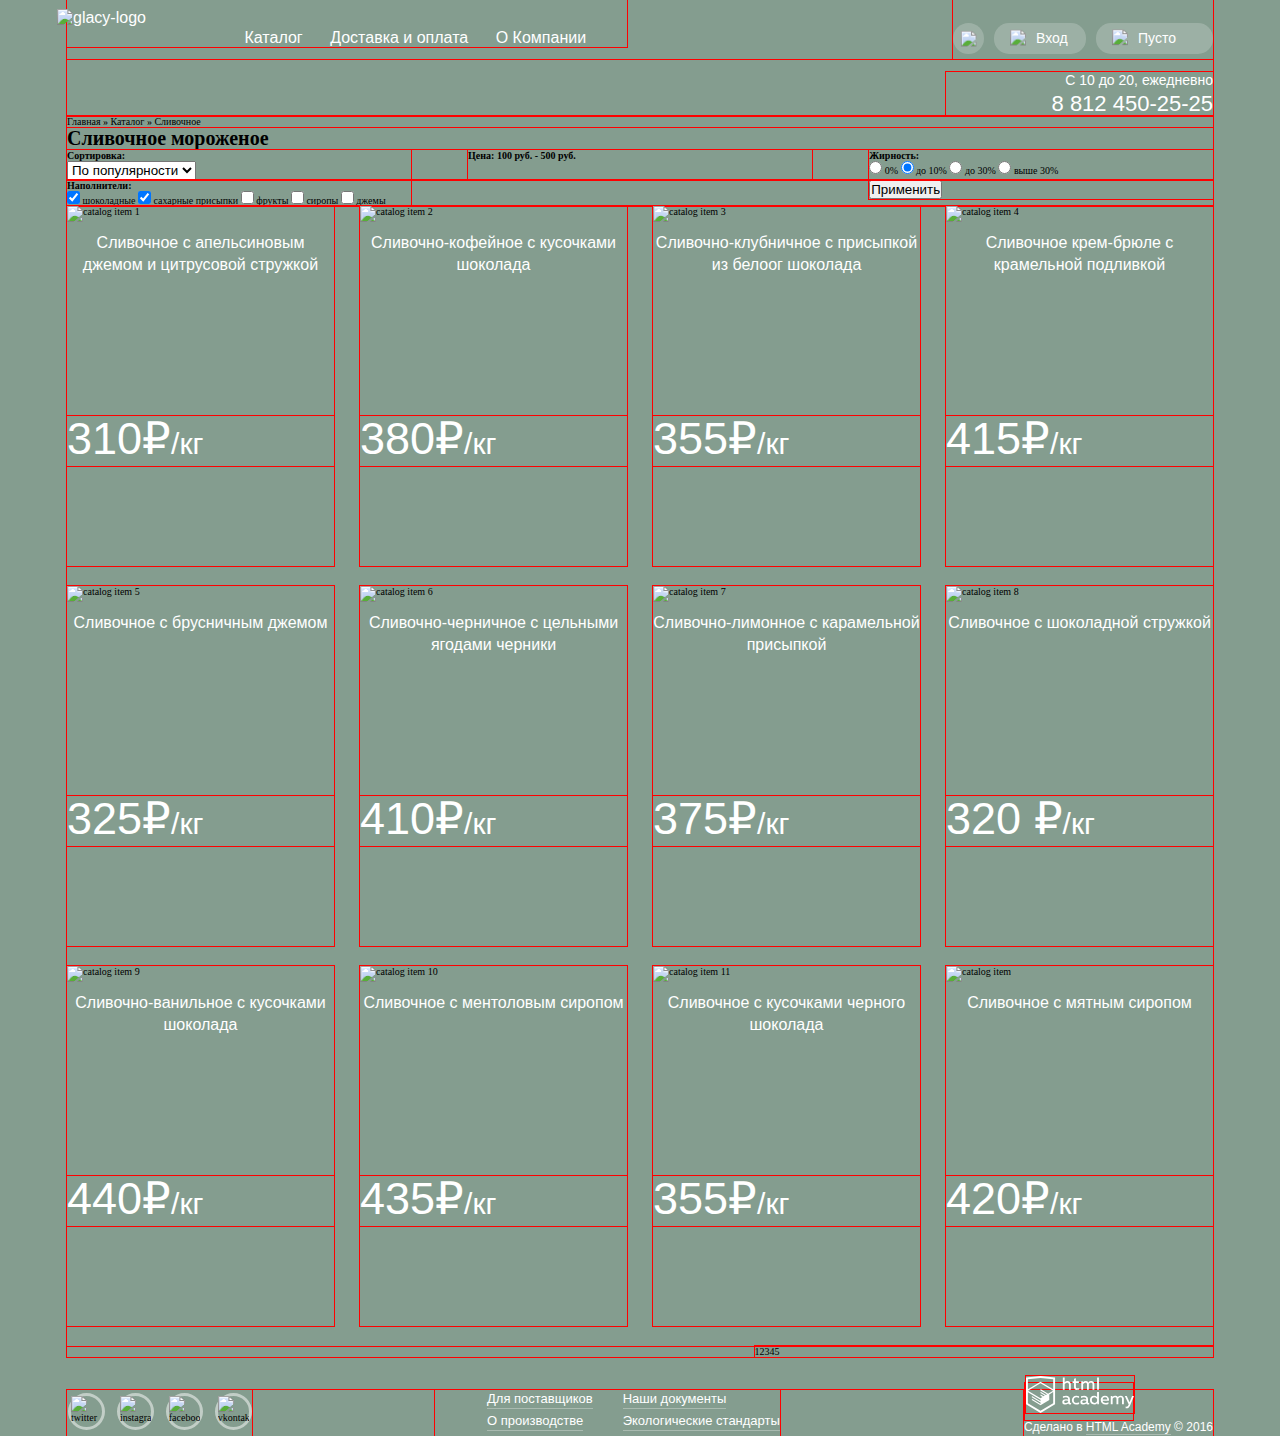
==== catalog-creamy.html @ 4aedcb91 "Work on index done; work on hover menus." ====
<!DOCTYPE html>
<html lang="ru">

<head>
  <meta charset="utf-8">
  <meta name="description" content="Учебный макет HTMLAcademy - Glacy">
  <meta name="keywords" content="">
  <meta name="viewport" content="width=device-width,initial-scale=1">
  <meta http-equiv="X-UA-Compatible" content="IE=edge">

  <title>HTMLAcademy Glacy - Сливочное мороженое</title>

  <link href="css/normalize.css" rel="stylesheet">

  <link href="css/style.css" rel="stylesheet">
  <!--<link href="css/style.min.css" rel="stylesheet">-->

  <link rel="stylesheet" href="css/jquery-ui.min.css">
  <!--<link rel="stylesheet" href="https://ajax.googleapis.com/ajax/libs/jqueryui/1.12.1/themes/smoothness/jquery-ui.css">-->

  <!--<link rel="shortcut icon" href="img/favicon/favicon.ico" type="image/x-icon">-->

  <link href="https://fonts.googleapis.com/css?family=Roboto" rel="stylesheet">
  <link href="https://fonts.googleapis.com/css?family=Roboto:500" rel="stylesheet">
  <link href="https://fonts.googleapis.com/css?family=Roboto:700" rel="stylesheet">

  <!--[if lt IE 9]>
  <script src="https://cdnjs.cloudflare.com/ajax/libs/html5shiv/3.7.3/html5shiv.min.js"></script>
  <![endif]-->
</head>

<body class="bg-1">
  <header class="header">
    <div class="container">
      <div class="header-top clearfix">
        <ul class="header-top__menu">
          <li class="header-top__li">
            <a href="index.html" class="header-top__menu-link header-top__menu-link_logo">
              <img class="glacy-logo" src="img/logo-glacy.svg" width="164" height="64" alt="glacy-logo">
            </a>
          </li>
          <li class="header-top__li">
            <a href="#" class="header-top__menu-link header-top__menu-link_catalog header-top__menu-link_active">Каталог</a>
            <ul class="header-top__submenu hidden">
              <li class="header-top__li header-top__submenu-li">
                <a href="#" class="header-top__menu-link header-top__submenu-link header-top__submenu-link_main">Новинки</a>
              </li>
              <li class="header-top__li header-top__submenu-li">
                <a href="#" class="header-top__menu-link header-top__submenu-link">Сливочное</a>
              </li>
              <li class="header-top__li header-top__submenu-li">
                <a href="#" class="header-top__menu-link header-top__submenu-link">Щербеты</a>
              </li>
              <li class="header-top__li header-top__submenu-li">
                <a href="#" class="header-top__menu-link header-top__submenu-link">Фруктовый лед</a>
              </li>
              <li class="header-top__li header-top__submenu-li">
                <a href="#" class="header-top__menu-link header-top__submenu-link">Мелорин</a>
              </li>
            </ul>
          </li>
          <li class="header-top__li">
            <a href="#" class="header-top__menu-link">Доставка и оплата</a>
          </li>
          <li class="header-top__li">
            <a href="#" class="header-top__menu-link">О Компании</a>
          </li>
        </ul>
        <ul class="header-top__user-menu">
          <li class="header-top__user-li">
            <a href="#" class="header-top__user-link header-top__user-link_search">
              <img class="header-top__user-icon_search" src="img/header-top__search.svg" width="16.687" height="16.688" alt="search-icon">
            </a>
          </li>
          <li class="header-top__user-li">
            <a href="#" class="header-top__user-link header-top__user-link_enter">
              <img class="header-top__user-icon header-top__user-icon_enter" src="img/header-top__enter.svg" width="20.063" height="19" alt="enter-icon"> Вход
            </a>
          </li>
          <li class="header-top__user-li">
            <a href="#" class="header-top__user-link header-top__user-link_cart">
              <img class="header-top__user-icon header-top__user-icon_cart" src="img/header-top__cart.svg" width="20.63" height="19.719" alt="cart-icon"> Пусто
            </a>
          </li>
        </ul>
      </div>
      <div class="header-bottom clearfix">
        <div class="header-phones">
          <span class="header-bottom__span header-bottom__span_top">С 10 до 20, ежедневно</span>
          <span class="header-bottom__span header-bottom__span_bottom">8 812 450-25-25</span>
        </div>
      </div>
    </div>
  </header>

  <main class="main main_catalog">
    <div class="container">
      <div class="breadcrumbs">
        <a class="breadcrumbs__link" href="index.html">Главная »</a>
        <a class="breadcrumbs__link" href="№">Каталог »</a>
        <span class="breadcrumbs__link breadcrumbs__link_active">Сливочное</span>
      </div>
      <h1 class="catatog__section-title">Сливочное мороженое</h1>
      <form class="filter">
        <div class="filter-top">
          <div class="filter-block filter-block_sort-by">
            <h4 class="filter-block-name">Сортировка:</h4>
            <select class="filter__select">
              <option class="filter__select-option">По популярности</option>
              <option class="filter__select-option">По цене</option>
            </select>
          </div>
          <div class="filter-block filter-block_price-range">
            <h4 class="filter-block-name">Цена: 100 руб. - 500 руб.</h4>
            <div class="input-range">
              <div class="input-range__scale"></div>
              <div class="input-range__bar"></div>
              <div class="input-range__switch_left"></div>
              <div class="input-range__switch_right"></div>
            </div>
          </div>
          <div class="filter-block filter-block_fat">
            <h4 class="filter-block-name">Жирность:</h4>
            <input id="fat-0" class="filter__input filter__input_radio" type="radio" name="fatness" value="fat-0">
            <label for="fat-0" class="filter__label">0%</label>
            <input id="fat-10" class="filter__input filter__input_radio" type="radio" name="fatness" value="fat-10" checked>
            <label for="fat-10" class="filter__label">до 10%</label>
            <input id="fat-30" class="filter__input filter__input_radio" type="radio" name="fatness" value="fat-30">
            <label for="fat-30" class="filter__label">до 30%</label>
            <input id="fat-30+" class="filter__input filter__input_radio" type="radio" name="fatness" value="fat-30+">
            <label for="fat-30+" class="filter__label">выше 30%</label>
          </div>
        </div>
        <div class="filter-bottom clearfix">
          <div class="filter-block filter-block_filler">
            <h4 class="filter-block-name">Наполнители:</h4>
            <input id="choco" class="filter__input filter__input_checkbox" type="checkbox" name="fillers" value="choco" checked>
            <label for="choco" class="filter__label">шоколадные</label>
            <input id="sugar" class="filter__input filter__input_checkbox" type="checkbox" name="fillers" value="sugar" checked>
            <label for="sugar" class="filter__label">сахарные присыпки</label>
            <input id="fruits" class="filter__input filter__input_checkbox" type="checkbox" name="fillers" value="fruits">
            <label for="fruits" class="filter__label">фрукты</label>
            <input id="syrup" class="filter__input filter__input_checkbox" type="checkbox" name="fillers" value="syrup">
            <label for="syrup" class="filter__label">сиропы</label>
            <input id="jam" class="filter__input filter__input_checkbox" type="checkbox" name="fillers" value="jam">
            <label for="jam" class="filter__label">джемы</label>
          </div>
          <div class="filter-block filter-block_submit">
            <input class="filter__input filter__input_submit" type="submit" value="Применить">
          </div>
        </div>
      </form>
      <div class="catalog-items">
        <div class="catalog-items__item">
          <div class="catalog-items_item-overlay hidden">
            <a class="glacy-btn glacy-btn_item" href="#">Быстрый просмотр</a>
          </div>
          <img class="catalog-items__img" src="img/" width="100" height="100" alt="catalog item 1">
          <span class="catalog-items__item-price">310₽<span class="catalog-items__item-price_regular">/кг</span></span>
          <p class="catalog-items__description">
            Сливочное с апельсиновым
            джемом и цитрусовой стружкой
          </p>
        </div>
        <div class="catalog-items__item">
          <div class="catalog-items_item-overlay hidden">
            <a class="glacy-btn glacy-btn_item" href="#">Быстрый просмотр</a>
          </div>
          <img class="catalog-items__img" src="img/" width="100" height="100" alt="catalog item 2">
          <span class="catalog-items__item-price">380₽<span class="catalog-items__item-price_regular">/кг</span></span>
          <p class="catalog-items__description">
            Сливочно-кофейное с кусочками
            шоколада
          </p>
        </div>
        <div class="catalog-items__item">
          <div class="catalog-items_item-overlay hidden">
            <a class="glacy-btn glacy-btn_item" href="#">Быстрый просмотр</a>
          </div>
          <img class="catalog-items__img" src="img/" width="100" height="100" alt="catalog item 3">
          <span class="catalog-items__item-price">355₽<span class="catalog-items__item-price_regular">/кг</span></span>
          <p class="catalog-items__description">
            Сливочно-клубничное с
            присыпкой из белоог шоколада
          </p>
        </div>
        <div class="catalog-items__item">
          <div class="catalog-items_item-overlay hidden">
            <a class="glacy-btn glacy-btn_item" href="#">Быстрый просмотр</a>
          </div>
          <img class="catalog-items__img" src="img/" width="100" height="100" alt="catalog item 4">
          <span class="catalog-items__item-price">415₽<span class="catalog-items__item-price_regular">/кг</span></span>
          <p class="catalog-items__description">
            Сливочное крем-брюле с
            крамельной подливкой
          </p>
        </div>
        <div class="catalog-items__item">
          <div class="catalog-items_item-overlay hidden">
            <a class="glacy-btn glacy-btn_item" href="#">Быстрый просмотр</a>
          </div>
          <img class="catalog-items__img" src="img/" width="100" height="100" alt="catalog item 5">
          <span class="catalog-items__item-price">325₽<span class="catalog-items__item-price_regular">/кг</span></span>
          <p class="catalog-items__description">
            Сливочное с брусничным
            джемом
          </p>
        </div>
        <div class="catalog-items__item">
          <div class="catalog-items_item-overlay hidden">
            <a class="glacy-btn glacy-btn_item" href="#">Быстрый просмотр</a>
          </div>
          <img class="catalog-items__img" src="img/" width="100" height="100" alt="catalog item 6">
          <span class="catalog-items__item-price">410₽<span class="catalog-items__item-price_regular">/кг</span></span>
          <p class="catalog-items__description">
            Сливочно-черничное с цельными
            ягодами черники
          </p>
        </div>
        <div class="catalog-items__item">
          <div class="catalog-items_item-overlay hidden">
            <a class="glacy-btn glacy-btn_item" href="#">Быстрый просмотр</a>
          </div>
          <img class="catalog-items__img" src="img/" width="100" height="100" alt="catalog item 7">
          <span class="catalog-items__item-price">375₽<span class="catalog-items__item-price_regular">/кг</span></span>
          <p class="catalog-items__description">
            Сливочно-лимонное с
            карамельной присыпкой
          </p>
        </div>
        <div class="catalog-items__item">
          <div class="catalog-items_item-overlay hidden">
            <a class="glacy-btn glacy-btn_item" href="#">Быстрый просмотр</a>
          </div>
          <img class="catalog-items__img" src="img/" width="100" height="100" alt="catalog item 8">
          <span class="catalog-items__item-price">320 ₽<span class="catalog-items__item-price_regular">/кг</span></span>
          <p class="catalog-items__description">
            Сливочное с шоколадной
            стружкой
          </p>
        </div>
        <div class="catalog-items__item">
          <div class="catalog-items_item-overlay hidden">
            <a class="glacy-btn glacy-btn_item" href="#">Быстрый просмотр</a>
          </div>
          <img class="catalog-items__img" src="img/" width="100" height="100" alt="catalog item 9">
          <span class="catalog-items__item-price">440₽<span class="catalog-items__item-price_regular">/кг</span></span>
          <p class="catalog-items__description">
            Сливочно-ванильное с
            кусочками шоколада
          </p>
        </div>
        <div class="catalog-items__item">
          <div class="catalog-items_item-overlay hidden">
            <a class="glacy-btn glacy-btn_item" href="#">Быстрый просмотр</a>
          </div>
          <img class="catalog-items__img" src="img/" width="100" height="100" alt="catalog item 10">
          <span class="catalog-items__item-price">435₽<span class="catalog-items__item-price_regular">/кг</span></span>
          <p class="catalog-items__description">
            Сливочное с ментоловым
            сиропом
          </p>
        </div>
        <div class="catalog-items__item">
          <div class="catalog-items_item-overlay hidden">
            <a class="glacy-btn glacy-btn_item" href="#">Быстрый просмотр</a>
          </div>
          <img class="catalog-items__img" src="img/" width="100" height="100" alt="catalog item 11">
          <span class="catalog-items__item-price">355₽<span class="catalog-items__item-price_regular">/кг</span></span>
          <p class="catalog-items__description">
            Сливочное с кусочками черного
            шоколада
          </p>
        </div>
        <div class="catalog-items__item">
          <div class="catalog-items_item-overlay hidden">
            <a class="glacy-btn glacy-btn_item" href="#">Быстрый просмотр</a>
          </div>
          <img class="catalog-items__img" src="img/" width="100" height="100" alt="catalog item ">
          <span class="catalog-items__item-price">420₽<span class="catalog-items__item-price_regular">/кг</span></span>
          <p class="catalog-items__description">
            Сливочное с мятным сиропом
          </p>
        </div>
      </div>
      <div class="catalog-nav clearfix">
        <ul class="catalog-nav__list">
          <li class="catalog-nav__li">
            <a class="catalog-nav__link catalog-nav__link_left" href="#"></a>
          </li>
          <li class="catalog-nav__li">
            <a class="catalog-nav__link catalog-nav__link_active" href="#">1</a>
          </li>
          <li class="catalog-nav__li">
            <a class="catalog-nav__link" href="#">2</a>
          </li>
          <li class="catalog-nav__li">
            <a class="catalog-nav__link" href="#">3</a>
          </li>
          <li class="catalog-nav__li">
            <a class="catalog-nav__link" href="#">4</a>
          </li>
          <li class="catalog-nav__li">
            <a class="catalog-nav__link" href="#">5</a>
          </li>
          <li class="catalog-nav__li">
            <a class="catalog-nav__link catalog-nav__link_right" href="#"></a>
          </li>
        </ul>
      </div>
    </div>
  </main>

  <footer class="footer">
    <div class="container container_footer">
      <div class="socials">
        <a class="socials__social-btn socials__social-btn_tw" href="#">
          <img class="socials__social-img" src="img/footer-socials__twitter.svg" width="31.375" height="31.4" alt="twitter">
        </a>
        <a class="socials__social-btn socials__social-btn_inst" href="#">
          <img class="socials__social-img" src="img/footer-socials__insta.svg" width="31.375" height="31.4" alt="instagram">
        </a>
        <a class="socials__social-btn socials__social-btn_fb" href="#">
          <img class="socials__social-img" src="img/footer-socials__fb.svg" width="31.375" height="31.4" alt="facebook">
        </a>
        <a class="socials__social-btn socials__social-btn_vk" href="#">
          <img class="socials__social-img" src="img/footer-socials__vk.svg" width="31.375" height="31.4" alt="vkontakte">
        </a>
      </div>
      <div class="footer-menu clearfix">
        <ul class="footer-menu__list footer-menu__list_left">
          <li class="footer-menu__li">
            <a class="footer-menu__link footer-menu__link_distributors" href="#">Для поставщиков</a>
          </li>
          <li class="footer-meu__li">
            <a class="footer-menu__link" href="#">О производстве</a>
          </li>
        </ul>
        <ul class="footer-menu__list footer-menu__list_right">
          <li class="footer-meu__li">
            <a class="footer-menu__link" href="#">Наши документы</a>
          </li>
          <li class="footer-meu__li">
            <a class="footer-menu__link" href="#">Экологические стандарты</a>
          </li>
        </ul>
      </div>
      <div class="made-by">
        <a class="made-by__logo" href="https://htmlacademy.ru/">
          <img class="made-by__logo" src="img/footer-made-by__logo.svg" width="107.622" height="36.69" alt="HTMLAcademy">
        </a>
        <br><span class="made-by__span">
          Сделано в 
          <a class="made-by__link" href="https://htmlacademy.ru/">HTML Academy</a> 
          © 2016
        </span>
      </div>
    </div>
  </footer>

  <div class="overlay"></div>

  <!-- Scripts______________________________________ -->
  <script src="script/jquery-3.1.1.min.js"></script>
  <!--<script src="https://ajax.googleapis.com/ajax/libs/jquery/3.1.1/jquery.min.js"></script>-->

  <script src="script/jquery-ui.min.js"></script>
  <!--<script src="https://ajax.googleapis.com/ajax/libs/jqueryui/1.12.1/jquery-ui.min.js"></script>-->

  <script src="script/script.js"></script>
  <!--<script src="script/script.min.js"></script>-->

</body>

</html>
---- css/style.css ----
@font-face {
  font-family: 'Roboto';
  src: url('../fonts/Roboto-Regular/Roboto-Regular.eot');
  src: url('../fonts/Roboto-Regular/Roboto-Regular.woff2') format('woff2'),
       url('../fonts/Roboto-Regular/Roboto-Regular.woff') format('woff'),
       url('../fonts/Roboto-Regular/Roboto-Regular.ttf') format('truetype'),
       url('../fonts/Roboto-Regular/Roboto-Regular.eot?#iefix') format('embedded-opentype');
  font-weight: normal;
  font-style: normal;
}

@font-face {
  font-family: 'Roboto-Medium';
  src: url('../fonts/Roboto-Medium/Roboto-Medium.eot');
  src: url('../fonts/Roboto-Medium/Roboto-Medium.woff2') format('woff2'),
       url('../fonts/Roboto-Medium/Roboto-Medium.woff') format('woff'),
       url('../fonts/Roboto-Medium/Roboto-Medium.ttf') format('truetype'),
       url('../fonts/Roboto-Medium/Roboto-Medium.eot?#iefix') format('embedded-opentype');
  font-weight: normal;
  font-style: normal;
}          

@font-face {
  font-family: 'Roboto-Bold';
  src: url('../fonts/Roboto-Bold/Roboto-Bold.eot');
  src: url('../fonts/Roboto-Bold/Roboto-Bold.woff2') format('woff2'),
       url('../fonts/Roboto-Bold/Roboto-Bold.woff') format('woff'),
       url('../fonts/Roboto-Bold/Roboto-Bold.ttf') format('truetype'),
       url('../fonts/Roboto-Bold/Roboto-Bold.eot?#iefix') format('embedded-opentype');
  font-weight: normal;
  font-style: normal;
}

/*
*::-webkit-input-placeholder {

}
*:-moz-placeholder {

}
*::-moz-placeholder {

}
*:-ms-input-placeholder {

}
*/

/* Common styles */

* {
  margin: 0;
  padding: 0;
}

a {
  text-decoration: none;
  color: #000000;
}

body {
  font-size: 0.625em;
}

img,
video,
audio {
  max-width: 100%;
}

ul {
  list-style: none;
}

.bg-1 {
 background-color :#849d8f;
}

.bg-2 {
 background-color :#8996a6;
}

.bg-3 {
 background-color :#9d8b84;
}

.clearfix {
  display: table;
  clear: both;
  content: "";
}

.container {
  width: 1146px;
  margin: 0 auto;
  outline: 1px solid red;
}

.hidden {
  display: none;
}

.glacy-btn {
  display: block;
  font: 1.8em/1.3333333333em "Roboto-Bold", Arial, sans-serif;/*18/24*/
  text-align: center;
  color: #fff;
  background-color: #ec5f3e;
  border-top-left-radius: 15px;
  border-top-right-radius: 15px;
  border-bottom-left-radius: 15px;
  border-bottom-right-radius: 15px;
  box-shadow: 0 1px 2px 0 #ec5f3e;
}

/*INDEX-------------------------------------------------*/

/*HEADER*/

/*HEADER-Top*/
.header-top {
  position: relative;
  width: 100%;
  outline: 1px solid red;
}

.header-top__menu {
  float: left;
  width: 385px;
  padding-top: 29px;
  padding-left: 175px;
  outline: 1px solid red;
}

.header-top__menu-link_logo {
  position: absolute;
  top: 9px;
  left: -10px;
  display: block;
}

.header-top__li {
  display: inline-block;
  vertical-align: top;
}

.header-top__menu-link {
  display: block;
  margin-right: 25px;
  font: 1.6em/1.125em "Roboto-Bold", Arial, sans-serif;/*16/18*/
  color: #fff;
}

.header-top__li:last-of-type > .header-top__menu-link {
  margin-right: 0;
}

.header-top__li_catalog-container {
  position: relative;
}

.header-top__menu-link_catalog:hover ~ .header-top__submenu {
  display: block;
}

.header-top__submenu {
  position: absolute;
  top: 20px;
  left: 0;
  width: 130px;
  padding-top: 10px;
  padding-left: 15px;
  padding-bottom: 14px;
  background-color: #fff;
  box-shadow: 0px 10px 10px 10px rgba(0, 0, 0, 0.1);
  border-radius: 5px;
}

.header-top__submenu-link {
  margin-bottom: 15px;
  font: 1.4em/1.1428571429em "Roboto", Arial, sans-serif;/*14/16*/
  color: #323232;
}

.header-top__submenu-link_main {
  font-family: "Roboto-Bold";
}

.header-top__user-menu {
  float: right;
  display: flex;
  justify-content: space-between;
  align-items: flex-start;
  width: 260px;
  padding-top: 23px;
  padding-bottom: 5px;
  outline: 1px solid red;
}

.header-top__user-li {
  display: inline-block;
  vertical-align: middle;
}

.header-top__user-link {
  position: relative;
  display: block;
  margin-left: 9px;
  padding-top: 7px;
  padding-bottom: 8px;
  padding-left: 42px;
  font: 1.4em/1.1428571429em "Roboto-Medium", Arial, sans-serif;/*14/16*/
  text-align: left;
  color: #fff;
  background-color: rgba(255, 255, 255, 0.2);
  border-top-left-radius: 15px;
  border-top-right-radius: 15px;
  border-bottom-left-radius: 15px;
  border-bottom-right-radius: 15px;
}

.header-top__user-li:first-of-type > .header-top__user-link {
  margin-left: 0;
}

.header-top__user-link_search {
  width: 31px;
  height: 31px;
  padding: 0;
  border-radius: 50%;
}

.header-top__user-icon_search {
  position: absolute;
  top: 50%;
  left: 50%;
  transform: translate(-50%, -50%);
}

.header-top__user-link_enter {
  width: 50px;
}

.header-top__user-link_cart {
  min-width: 75px;
}

.header-top__user-icon {
  position: absolute;
  top: 50%;
  left: 16px;
  transform: translate(0%, -50%);
  margin-right: 5px;
  
}

/*HEADER-Bottom*/

.header-bottom {
  width: 100%;
  padding-top: 13px;
}

.header-phones {
  float: right;
  width: 267px;
  text-align: right;
  outline: 1px solid red;
}

.header-bottom__span {
  display: block;
  font-family: "Roboto-Bold", Arial, sans-serif;
  color: #fff;
}

.header-bottom__span_top {
  margin-bottom: 4px;
  font-size: 1.4em;/*14*/
  line-height: 1.1428571429em;/*16*/
}

.header-bottom__span_bottom {
  font-size: 2.2em;/*22*/
  line-height: 1.0909090909em;/*24*/
}


/*SLIDER*/
.slider {
  
}

.container_slider {
  position: relative;
}

.slider__input {
  display: none;
}

.slider__switches {
  position: absolute;
  bottom: 23px;
  left: 2px;
  width: 80px;
  height: 20px;
  outline: 1px solid red;
  z-index: 1;
}

.slider__switch {
  position: relative;
  display: inline-block;
  width: 16px;
  height: 16px;
  margin-right: 6px;
  border: 2px solid #fff;
  border-radius: 50%;
  background-color: transparent;
  cursor: pointer;
  outline: 1px solid red;
}

.slider__switch:last-of-type {
  margin-right: 0;
}

#s1-r1:checked ~ .slider__switches > .slider__switch[for='s1-r1'],
#s1-r2:checked ~ .slider__switches > .slider__switch[for='s1-r2'],
#s1-r3:checked ~ .slider__switches > .slider__switch[for='s1-r3'] {
  background-color: #fff;
}

.slider__wrapper {
  width: inherit;
  height: 490px;
  outline: 1px solid red;
}

.slider__slide {
  position: relative;
  display: none;
  width: inherit;
  height: inherit;
  padding-top: 277px;
  text-align: center;
}

#s1-r1:checked ~ .slider__wrapper > .slider__slide_1,
#s1-r2:checked ~ .slider__wrapper > .slider__slide_2,
#s1-r3:checked ~ .slider__wrapper > .slider__slide_3 {
  display: block;
}

.slider__bg-slide {
  margin: 0 auto;
}

.slider__light-bg,
.slider__ice-bg-left,
.slider__ice-bg-right {
  position: absolute;
  content: "";
}

.slider__light-bg {
  top: -160px;
  left: 50px;
  z-index: -3;
}

.slider__ice-bg-left {
  z-index: -1;
}

.slider__ice-bg-right {
  z-index: -2;
}

.slider__light-bg_1 {
  width: 1045px;
  height: 881px;
  background: transparent url('../img/slider__slide1-light.png') no-repeat center;
  
}

.slider__ice-bg-left_1 {
  top: -33px;
  left: 249px;
  width: 372px;
  height: 584px;
  background: transparent url('../img/slider__slide1-ice_left.png') no-repeat center;
}

.slider__ice-bg-right_1 {
  top: 10px;
  left: 565px;
  width: 333px;
  height: 519px;
  background: transparent url('../img/slider__slide1-ice_right.png') no-repeat center;
}

.slider__light-bg_2 {
  width: 1065px;
  height: 859px;
  background: transparent url('../img/slider__slide2-light.png') no-repeat center;
}

.slider__ice-bg-left_2 {
  top: -32px;
  left: 247px;
  width: 375px;
  height: 582px;
  background: transparent url('../img/slider__slide2-ice_left.png') no-repeat center;
}

.slider__ice-bg-right_2 {
  top: 8px;
  left: 553px;
  width: 338px;
  height: 523px;
  background: transparent url('../img/slider__slide2-ice_right.png') no-repeat center;
}

.slider__light-bg_3 {
  width: 1079px;
  height: 854px;
  background: transparent url('../img/slider__slide3-light.png') no-repeat center;
}

.slider__ice-bg-left_3 {
  top: -34px;
  left: 249px;
  width: 372px;
  height: 584px;
  background: transparent url('../img/slider__slide3-ice_left.png') no-repeat center;
}

.slider__ice-bg-right_3 {
  top: 6px;
  left: 560px;
  width: 333px;
  height: 519px;
  background: transparent url('../img/slider__slide3-ice_right.png') no-repeat center;
}

.slider__title {
  margin-bottom: 31px;
  font: 6em/1.0058333333em "Roboto-Bold", Arial, sans-serif;/*60/60.35*/
  text-align: center;
  color: #fff;
}

.glacy-btn_slider {
  width: 278px;
  margin: 0 auto;
  padding-top: 7px;
  padding-bottom: 10px;
  font: 3.2em/1.375em "Roboto-Bold", Arial, sans-serif;/*32/44*/
  text-align: center;
  color: #fff;
  border-radius: 30px;
}

/*BANNERS*/
.banners {
  padding-top: 41px;
}

.banners__banner_left {
  float: left;
  background: url(../img/banner_left.png) no-repeat center;
}

.banners__banner_right {
  float: right;
  background: url(../img/banner_right.png) no-repeat center;
}

.banners__banner {
  width: 521px;
  height: 193px;
  padding-top: 16px;
  padding-left: 18px;
  padding-bottom: 20px;
  padding-right: 21px;
  border-radius: 15px;
  outline: 1px solid red;
}

.banners__banner-title {
  margin-bottom: 16px;
  font: 3.5em/1.1714285714em "Roboto-Bold", Arial, sans-serif;/*35/41*/
  color: #fff;
}

.banners__banner-description {
  margin-bottom: 43px;
  font: 1.8em/1.2222222222em "Roboto-Bold", Arial, sans-serif;/*18/22*/
  color: #fff;
}

.glacy-btn_banner {
  float: right;
  padding-top: 10px;
  padding-left: 21px;
  padding-right: 25px;
  padding-bottom: 12px;
  border-radius: 30px;
}

.glacy-btn_banner-choco {
  padding-left: 19px;
  padding-bottom: 10px;
  padding-right: 23px;
}

/*CATALOG-ITEMS*/
.catalog-items {
  display: flex;
  justify-content: space-between;
  align-items: flex-start;
  flex-wrap: wrap;
  outline: 1px solid red;
}

.catalog-items__item {
  position: relative;
  width: 267px;
  height: 360px;
  margin-bottom: 20px;
  outline: 1px solid red;
}

.catalog-items__img {
  margin-bottom: 10px;
}
.catalog-items__item-price {
  position: absolute;
  top: 210px;
  left: 0;
  display: block;
  width: 100%;
  font: 4.5em/1em "Roboto-Bold", Arial, sans-serif;/*45(?)/45*//*check*/
  color: #fff;
  outline: 1px solid red;
}

.catalog-items__item-price_regular {
  font: 0.6666666667em/1.5em "Roboto", Arial, sans-serif;/*30/45*//*check*/
}

.catalog-items__description {
  font: 1.6em/1.375em "Roboto-Medium", Arial, sans-serif;/*16/22*/
  text-align: center;
  color: #fff;
}

/*FEATURE_ITEMS*/
.feature-items {
  padding-top: 40px;
}

.container_feature-items {
  display: flex;
  justify-content: space-between;
  align-items: flex-start;
}

.feature-items__item {
  position: relative;
  margin: 0;
}

.feature-tems__hit-label {
  position: absolute;
  top: 0;
  left: 0;
  width: 61px;
  height: 61px;
  background: url(../img/feature-items__hit.png) no-repeat center;
}

/*ABOUT-US*/
.about-us {
  padding-bottom: 27px;
  background: url('../img/about-us__bg.png') no-repeat center;
}

.about-us__company-description {
  padding-top: 25px;
  padding-left: 20px;
  font: 2.4em/1.25em "Roboto-Medium", Arial, sans-serif;/*24/30*//*check*/
  color: #323232;
}

.about-us__col {
  width: 488px;/*573*/
  padding-top: 23px;
  padding-left: 75px;
  padding-right: 5px;
  outline: 1px solid red;
}

.about-us__col_left {
  float: left;
}

.about-us__col_right {
  float: right;
  width: 473px;/*573*/
  padding-left: 65px;
  padding-right: 30px;
}

.about-us__technology {
  position: relative;
  margin-bottom: 22px;
}

.about-us__technology:last-of-type {
  margin-bottom: 0;
}

.about-us__icon {
  position: absolute;
  top: -11px;
  left: -53px;
}

.about-us__technology-description {
  font: 1.6em/1.375em "Roboto", Arial, sans-serif;/*16/22*/
  color: #323232;
}

/*NEWS*/
.news {
  padding-top: 28px;
}

/*
.banners__banner {
  width: 521px;
  height: 193px;
  padding-top: 16px;
  padding-left: 18px;
  padding-bottom: 20px;
  padding-right: 21px;
  border-radius: 15px;
  outline: 1px solid red;
}
*/
.news__item {
  height: 188px;
  padding-top: 31px;
}

.news__item_blog {
  float: left;
  background: url('../img/news__item_blog-bg.png') no-repeat center;
}

.news__item_subscription {
  width: 514px;
  height: 177px;
  padding-top: 42px;
  padding-left: 25px;
  float: right;
  background: 
    url('../img/news__item_subscription-bg-top.png') no-repeat center,    
    url('../img/news__item_subscription-bg-bottom.png') no-repeat center;
    
}

.news__blog-news {
  font: 1.6em/1.375em "Roboto-Medium", Arial, sans-serif;/*16/22*/
  color: #323232;
}

.news__blog-entry-title {
  display: block;
  margin-top: 5px;
  font: 2.4em/1.25em "Roboto-Bold", Arial, sans-serif;/*24/30*/
  text-decoration: underline;
  color: #323232;
}

.news__subscription-description {
  margin-bottom: 36px;
  font: 1.6em/1.375em "Roboto", Arial, sans-serif;/*16/22*/
  color: #5a5a5a;
}

.news__input {
  display: inline-block;
  vertical-align: top;
}

.news__input_email {
  width: 352px;
  margin-right: 9px;
  padding-top: 8px;
  padding-left: 15px;
  padding-bottom: 9px;
  font: 1.6em/1.5em "Roboto", Arial, sans-serif;/*16/24*/
  color: #999999;
  border: 1px solid rgba(0, 0, 0, 0.3);
  border-radius: 5px;
  outline: none;
}

.news__input_email::-webkit-input-placeholder {
  font: 1em/1.5em "Roboto", Arial, sans-serif;/*16/24*/
  color: #999999;
}
.news__input_email:-moz-placeholder {
  font: 1em/1.5em "Roboto", Arial, sans-serif;/*16/24*/
  color: #999999;
}
.news__input_email::-moz-placeholder {
  font: 1em/1.5em "Roboto", Arial, sans-serif;/*16/24*/
  color: #999999;
}
.news__input_email:-ms-input-placeholder {
  font: 1em/1.5em "Roboto", Arial, sans-serif;/*16/24*/
  color: #999999;
}

.news__input_submit {
  width: 127px;
  padding-top: 9px;
  padding-bottom: 10px;
  border: none;
  border-radius: 20px;
}

/*CONTACTS*/
.contacts {
  height: 430px;
  padding-top: 30px;  
}

.container_contacts {
  position: relative;
  width: 1200px;
}

.contacts__map-link::before {
  position: absolute;
  top: 138px;
  left: 267px;
  width: 78.937px;
  height: 138.75px;
  background: url('../img/contacts__map-label.svg') no-repeat center;
  content: "";
  outline: 1px solid red;
}

.contacts__map-link::after {
  position: absolute;
  top: 170px;
  left: 300px;
  width: 182px;
  height: 110px;
  background: url('../img/contacts__map-label-shadow.png') no-repeat center;
  content: "";
  outline: 1px solid red;
}

.contacts__feedback {
  position: absolute;
  top: 62px;
  right: 27px;
  display: flex;
  flex-direction: column;
  justify-content: flex-start;
  align-items: flex-start;
  width: 255px;
  height: 245px;
  padding-top: 28px;
  padding-left: 25px;
  padding-bottom: 29px;
  padding-right: 22px;
  text-align: left;
  background-color: #fff;
  border-radius: 15px;
  outline: 1px solid red;
}

.contacts__span {
  display: block;
  margin-bottom: 3px;
  font: 1.4em/1.4285714286em "Roboto", Arial, sans-serif;/*14/20*/
  color: #323232;
}

.contacts__info {
  font: 1.8em/1.3333333333em "Roboto-Bold", Arial, sans-serif;/*18/24*/
  color: #323232;
}

.contacts__info_address {
  margin-bottom: 18px;
}

.glacy-btn_feedback {
  width: 250px;
  margin: 0 auto;
  margin-top: auto;
  padding-top: 9px;
  padding-bottom: 10px;
  border-radius: 20px;
}

/*CATALOG-----------------------------------------------*/

/*BREADCRUMBS*/
.breadcrumbs {
  outline: 1px solid red;
}

/*FILTER*/
.filter {
  outline: 1px solid red;
}

.filter-top {
  display: flex;
  justify-content: space-between;
  align-items: stretch;
  width: 100%;
  outline: 1px solid red;
}

.filter-block {
  width: 30%;
  outline: 1px solid red;
}

.filter-bottom {
  width: 100%;
  outline: 1px solid red;
}

.filter-block_filler {
  float: left;
}

.filter-block_submit {
  float: right;
}

/*CATALOG-NAV*/
.catalog-nav {
  width: 100%;
}

.catalog-nav__list {
  float: right;
  display: table;
  width: 40%;
  outline: 1px solid red;
}

.catalog-nav__li {
  display: inline-block;
}

/*FOOTER*/
.footer {
  padding-top: 33px;
}

.container_footer {
  display: flex;
  justify-content: flex-start;
  align-items: stretch;
}

.socials {
  margin-right: 183px;
  padding-top: 3px;
  padding-left: 1px;
  outline: 1px solid red;
}

.socials__social-btn {
  display: inline-block;
  width: 31.375px;
  height: 31.4px;
  margin-right: 9px;
  border: 3px solid #c2cec7;
  border-radius: 50%;
}

.socials__social-btn:last-of-type {
  margin-right: 0px;
}

.footer-menu {
  outline: 1px solid red;
}

.footer-menu__list {
  text-align: left;
}

.footer-menu__list_left {
  float: left;
  position: relative;
  margin-right: 30px;
  padding-left: 52px;
}

.footer-menu__list_right {
  float: right;
}

.footer-menu__list_left::before {
  position: absolute;
  top: 3px;
  left: 31px;
  width: 14.562px;
  height: 12.66px;
  background: url('../img/footer-menu__link_distributors-heart.svg') no-repeat center;
  content: "";
}

.footer-menu__link {
  display: inline-block;
  margin-bottom: 3px;
  font: 1.3em/1.3846153846em "Roboto", Arial, sans-serif;/*13/18*/
  color: #fff;
  border-bottom: 1px solid rgba(255, 255, 255, 0.3);
}

.footer-menu__link_distributors {
  position: relative;
  font: 1.3em/1.3846153846em "Roboto-Bold", Arial, sans-serif;/*13/18*/
  color: #fff;
}

.made-by {
  margin-left: auto;
  position: relative;
  padding-top: 17px;
  outline: 1px solid red;
}

.made-by__logo {
  position: absolute;
  top: -7px;
  left: 1px;
  width: 107.622px; 
  height: 36.69px;
  outline: 1px solid red;
}

.made-by__span {
  font: 1.2em/1.5em "Roboto", Arial, sans-serif;/*12/18*/
  color: #fff;
  border-bottom: none;
}

.made-by__link {
  color: #fff;  
  border-bottom: 1px solid rgba(255, 255, 255, 0.3);
}

/* Media-queries-desktops/tablets */
/* Large Devices, Wide Screens */
@media only screen and (max-width : 1200px) {

}

/* Medium Devices, Desktops */
@media only screen and (max-width : 992px) {

}

/* Small Devices, Tablets */
@media only screen and (max-width : 768px) {

}

/* Media-queries-desktops/smartphones */
/* Extra Small Devices, Phones */
@media only screen and (max-width : 480px) {

}

/* Custom, iPhone Retina */
@media only screen and (max-width : 320px) {

}
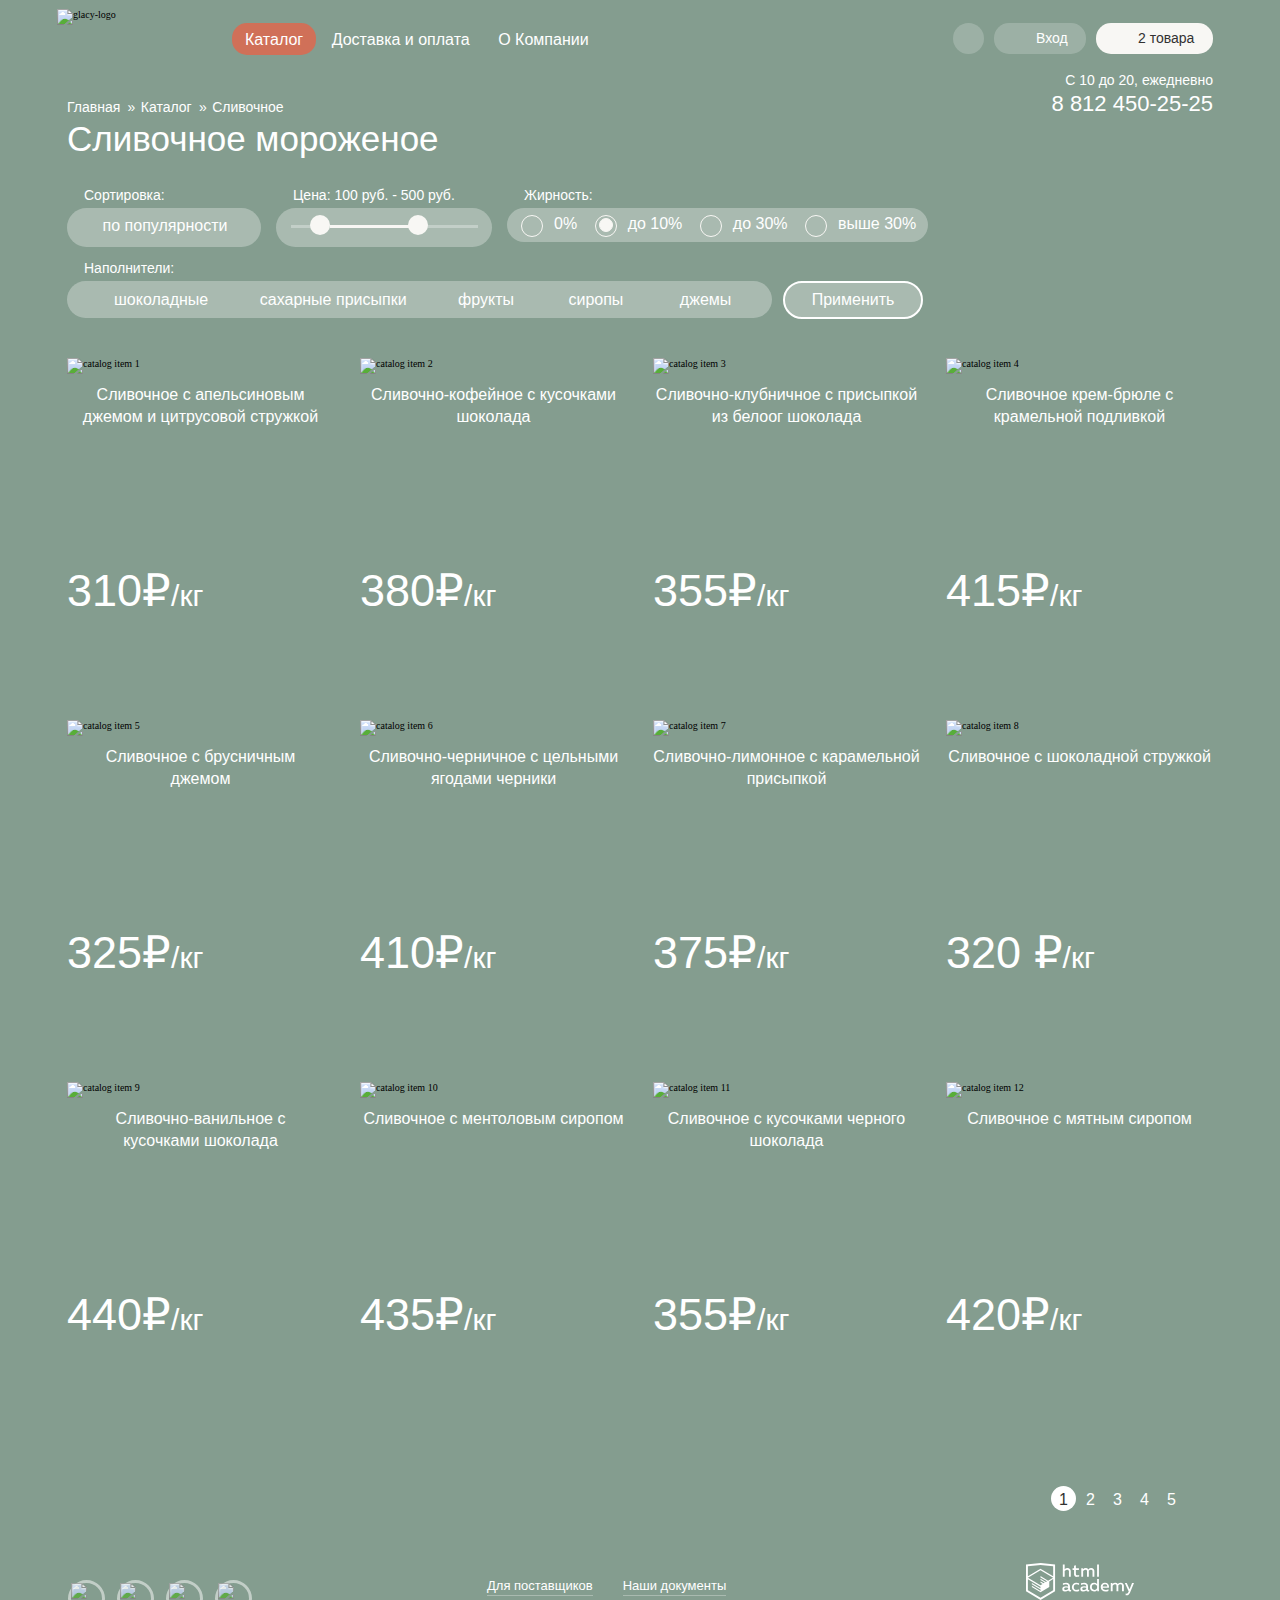
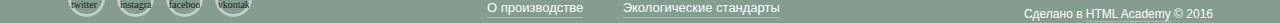
==== commit 7fa30783: "Work on styleguide." ====
--- a/catalog-creamy.html
+++ b/catalog-creamy.html
@@ -34,28 +34,28 @@
     <div class="container">
       <div class="header-top clearfix">
         <ul class="header-top__menu">
-          <li class="header-top__li">
-            <a href="index.html" class="header-top__menu-link header-top__menu-link_logo">
+          <li class="header-top__li_logo">
+            <a href="index.html" class="header-top__menu-link_logo">
               <img class="glacy-logo" src="img/logo-glacy.svg" width="164" height="64" alt="glacy-logo">
             </a>
           </li>
-          <li class="header-top__li">
-            <a href="#" class="header-top__menu-link header-top__menu-link_catalog header-top__menu-link_active">Каталог</a>
-            <ul class="header-top__submenu hidden">
-              <li class="header-top__li header-top__submenu-li">
-                <a href="#" class="header-top__menu-link header-top__submenu-link header-top__submenu-link_main">Новинки</a>
-              </li>
-              <li class="header-top__li header-top__submenu-li">
-                <a href="#" class="header-top__menu-link header-top__submenu-link">Сливочное</a>
-              </li>
-              <li class="header-top__li header-top__submenu-li">
-                <a href="#" class="header-top__menu-link header-top__submenu-link">Щербеты</a>
-              </li>
-              <li class="header-top__li header-top__submenu-li">
-                <a href="#" class="header-top__menu-link header-top__submenu-link">Фруктовый лед</a>
-              </li>
-              <li class="header-top__li header-top__submenu-li">
-                <a href="#" class="header-top__menu-link header-top__submenu-link">Мелорин</a>
+          <li class="header-top__li header-top__li_catalog-container">
+            <span class="header-top__menu-link header-top__menu-link_catalog header-top__menu-link_active">Каталог</span>
+            <ul class="header-top__submenu">
+              <li class="header-top__submenu-li">
+                <a href="#" class="header-top__submenu-link header-top__submenu-link_main">Новинки</a>
+              </li>
+              <li class="header-top__submenu-li header-top__submenu-li_active">
+                <a href="#" class="header-top__submenu-link header-top__submenu-link_active">Сливочное</a>
+              </li>
+              <li class="header-top__submenu-li">
+                <a href="#" class="header-top__submenu-link">Щербеты</a>
+              </li>
+              <li class="header-top__submenu-li">
+                <a href="#" class="header-top__submenu-link">Фруктовый лед</a>
+              </li>
+              <li class="header-top__submenu-li">
+                <a href="#" class="header-top__submenu-link">Мелорин</a>
               </li>
             </ul>
           </li>
@@ -67,20 +67,35 @@
           </li>
         </ul>
         <ul class="header-top__user-menu">
+          <li class="header-top__user-li header-top__user-li_search">
+            <a href="#" class="header-top__user-link header-top__user-link_search">
+              <form class="header-top__search-form" method="post">
+                <input class="header-top__search-input" type="text" placeholder="Что ищем?">
+              </form>
+            </a>
+          </li>
+          <li class="header-top__user-li header-top__user-li_enter">
+            <a href="#" class="header-top__user-link header-top__user-link_enter">Вход</a>
+            <div class="header-top__enter-window">
+              <form class="header-top__enter-form" method="post">
+                <input class="header-top__enter-input" type="email" placeholder="Электронная почта">
+                <input class="header-top__enter-input" type="password" placeholder="Пароль">
+                <div class="enter-window__bottom clearfix">
+                  <input class="glacy-btn header-top__enter-submit" type="submit" value="Войти">
+                  <div class="enter-window__links-block">
+                    <a class="header-top__enter-link" href="#">
+                      <span class="enter-window__span">Забыли пароль?</span>
+                    </a>
+                    <a class="header-top__enter-link" href="#">
+                      <span class="enter-window__span">Новая регистрация</span>
+                    </a>
+                  </div>
+                </div>
+              </form>
+            </div>
+          </li>
           <li class="header-top__user-li">
-            <a href="#" class="header-top__user-link header-top__user-link_search">
-              <img class="header-top__user-icon_search" src="img/header-top__search.svg" width="16.687" height="16.688" alt="search-icon">
-            </a>
-          </li>
-          <li class="header-top__user-li">
-            <a href="#" class="header-top__user-link header-top__user-link_enter">
-              <img class="header-top__user-icon header-top__user-icon_enter" src="img/header-top__enter.svg" width="20.063" height="19" alt="enter-icon"> Вход
-            </a>
-          </li>
-          <li class="header-top__user-li">
-            <a href="#" class="header-top__user-link header-top__user-link_cart">
-              <img class="header-top__user-icon header-top__user-icon_cart" src="img/header-top__cart.svg" width="20.63" height="19.719" alt="cart-icon"> Пусто
-            </a>
+            <a href="#" class="header-top__user-link_cart header-top__user-link_cart-filled">2 товара</a>
           </li>
         </ul>
       </div>
@@ -89,194 +104,192 @@
           <span class="header-bottom__span header-bottom__span_top">С 10 до 20, ежедневно</span>
           <span class="header-bottom__span header-bottom__span_bottom">8 812 450-25-25</span>
         </div>
+        <div class="header__catalog-breadcrumbs">
+          <a class="breadcrumbs__link" href="index.html">Главная</a>
+          <a class="breadcrumbs__link" href="№">Каталог</a>
+          <span class="breadcrumbs__link_active">Сливочное</span>
+        </div>
       </div>
     </div>
   </header>
 
   <main class="main main_catalog">
     <div class="container">
-      <div class="breadcrumbs">
-        <a class="breadcrumbs__link" href="index.html">Главная »</a>
-        <a class="breadcrumbs__link" href="№">Каталог »</a>
-        <span class="breadcrumbs__link breadcrumbs__link_active">Сливочное</span>
-      </div>
       <h1 class="catatog__section-title">Сливочное мороженое</h1>
+
       <form class="filter">
         <div class="filter-top">
           <div class="filter-block filter-block_sort-by">
             <h4 class="filter-block-name">Сортировка:</h4>
-            <select class="filter__select">
-              <option class="filter__select-option">По популярности</option>
-              <option class="filter__select-option">По цене</option>
+            <div class="filter__select-arrow"></div>
+            <select class="filter__options filter__options_select">
+              <option class="filter__select-option">по популярности</option>
+              <option class="filter__select-option">по цене</option>
             </select>
           </div>
           <div class="filter-block filter-block_price-range">
             <h4 class="filter-block-name">Цена: 100 руб. - 500 руб.</h4>
-            <div class="input-range">
+            <div class="filter__options filter__options_input-range">
               <div class="input-range__scale"></div>
               <div class="input-range__bar"></div>
-              <div class="input-range__switch_left"></div>
-              <div class="input-range__switch_right"></div>
+              <div class="input-range__switch input-range__switch_left"></div>
+              <div class="input-range__switch input-range__switch_right"></div>
             </div>
           </div>
           <div class="filter-block filter-block_fat">
             <h4 class="filter-block-name">Жирность:</h4>
-            <input id="fat-0" class="filter__input filter__input_radio" type="radio" name="fatness" value="fat-0">
-            <label for="fat-0" class="filter__label">0%</label>
-            <input id="fat-10" class="filter__input filter__input_radio" type="radio" name="fatness" value="fat-10" checked>
-            <label for="fat-10" class="filter__label">до 10%</label>
-            <input id="fat-30" class="filter__input filter__input_radio" type="radio" name="fatness" value="fat-30">
-            <label for="fat-30" class="filter__label">до 30%</label>
-            <input id="fat-30+" class="filter__input filter__input_radio" type="radio" name="fatness" value="fat-30+">
-            <label for="fat-30+" class="filter__label">выше 30%</label>
+            <div class="filter__options filter__options_fatness">
+              <input id="fat-0" class="filter__input filter__input_fatness" type="radio" name="fatness" value="fat-0">
+              <label for="fat-0" class="filter__label filter__label_fatness">0%</label>
+              <input id="fat-10" class="filter__input filter__input_fatness" type="radio" name="fatness" value="fat-10" checked>
+              <label for="fat-10" class="filter__label filter__label_fatness">до 10%</label>
+              <input id="fat-30" class="filter__input filter__input_fatness" type="radio" name="fatness" value="fat-30">
+              <label for="fat-30" class="filter__label filter__label_fatness">до 30%</label>
+              <input id="fat-30plus" class="filter__input filter__input_fatness" type="radio" name="fatness" value="fat-30+">
+              <label for="fat-30plus" class="filter__label filter__label_fatness">выше 30%</label>
+            </div>
           </div>
         </div>
         <div class="filter-bottom clearfix">
           <div class="filter-block filter-block_filler">
             <h4 class="filter-block-name">Наполнители:</h4>
-            <input id="choco" class="filter__input filter__input_checkbox" type="checkbox" name="fillers" value="choco" checked>
-            <label for="choco" class="filter__label">шоколадные</label>
-            <input id="sugar" class="filter__input filter__input_checkbox" type="checkbox" name="fillers" value="sugar" checked>
-            <label for="sugar" class="filter__label">сахарные присыпки</label>
-            <input id="fruits" class="filter__input filter__input_checkbox" type="checkbox" name="fillers" value="fruits">
-            <label for="fruits" class="filter__label">фрукты</label>
-            <input id="syrup" class="filter__input filter__input_checkbox" type="checkbox" name="fillers" value="syrup">
-            <label for="syrup" class="filter__label">сиропы</label>
-            <input id="jam" class="filter__input filter__input_checkbox" type="checkbox" name="fillers" value="jam">
-            <label for="jam" class="filter__label">джемы</label>
+            <div class="filter__options filter__options_filler">
+              <input id="choco" class="filter__input filter__input_filler" type="checkbox" name="fillers" value="choco" checked>
+              <label for="choco" class="filter__label filter__label_filler">шоколадные</label>
+              <input id="sugar" class="filter__input filter__input_filler" type="checkbox" name="fillers" value="sugar" checked>
+              <label for="sugar" class="filter__label filter__label_filler">сахарные присыпки</label>
+              <input id="fruits" class="filter__input filter__input_filler" type="checkbox" name="fillers" value="fruits">
+              <label for="fruits" class="filter__label filter__label_filler">фрукты</label>
+              <input id="syrup" class="filter__input filter__input_filler" type="checkbox" name="fillers" value="syrup">
+              <label for="syrup" class="filter__label filter__label_filler">сиропы</label>
+              <input id="jam" class="filter__input filter__input_filler" type="checkbox" name="fillers" value="jam">
+              <label for="jam" class="filter__label filter__label_filler">джемы</label>
+            </div>
           </div>
           <div class="filter-block filter-block_submit">
             <input class="filter__input filter__input_submit" type="submit" value="Применить">
           </div>
         </div>
       </form>
+      
       <div class="catalog-items">
         <div class="catalog-items__item">
-          <div class="catalog-items_item-overlay hidden">
-            <a class="glacy-btn glacy-btn_item" href="#">Быстрый просмотр</a>
-          </div>
-          <img class="catalog-items__img" src="img/" width="100" height="100" alt="catalog item 1">
+          <div class="catalog-items__item-overlay hidden">
+            <a class="glacy-btn glacy-btn_item" href="#">Быстрый просмотр</a>
+          </div>
+          <img class="catalog-items__img" src="img/catalog__item_1.png" width="267" height="267" alt="catalog item 1">
           <span class="catalog-items__item-price">310₽<span class="catalog-items__item-price_regular">/кг</span></span>
           <p class="catalog-items__description">
-            Сливочное с апельсиновым
-            джемом и цитрусовой стружкой
-          </p>
-        </div>
-        <div class="catalog-items__item">
-          <div class="catalog-items_item-overlay hidden">
-            <a class="glacy-btn glacy-btn_item" href="#">Быстрый просмотр</a>
-          </div>
-          <img class="catalog-items__img" src="img/" width="100" height="100" alt="catalog item 2">
+            Сливочное с апельсиновым джемом и цитрусовой стружкой
+          </p>
+        </div>
+        <div class="catalog-items__item">
+          <div class="catalog-items__item-overlay hidden">
+            <a class="glacy-btn glacy-btn_item" href="#">Быстрый просмотр</a>
+          </div>
+          <img class="catalog-items__img" src="img/catalog__item_2.png" width="267" height="267" alt="catalog item 2">
           <span class="catalog-items__item-price">380₽<span class="catalog-items__item-price_regular">/кг</span></span>
           <p class="catalog-items__description">
-            Сливочно-кофейное с кусочками
-            шоколада
-          </p>
-        </div>
-        <div class="catalog-items__item">
-          <div class="catalog-items_item-overlay hidden">
-            <a class="glacy-btn glacy-btn_item" href="#">Быстрый просмотр</a>
-          </div>
-          <img class="catalog-items__img" src="img/" width="100" height="100" alt="catalog item 3">
+            Сливочно-кофейное с кусочками шоколада
+          </p>
+        </div>
+        <div class="catalog-items__item">
+          <div class="catalog-items__item-overlay hidden">
+            <a class="glacy-btn glacy-btn_item" href="#">Быстрый просмотр</a>
+          </div>
+          <img class="catalog-items__img" src="img/catalog__item_3.png" width="267" height="267" alt="catalog item 3">
           <span class="catalog-items__item-price">355₽<span class="catalog-items__item-price_regular">/кг</span></span>
           <p class="catalog-items__description">
-            Сливочно-клубничное с
-            присыпкой из белоог шоколада
-          </p>
-        </div>
-        <div class="catalog-items__item">
-          <div class="catalog-items_item-overlay hidden">
-            <a class="glacy-btn glacy-btn_item" href="#">Быстрый просмотр</a>
-          </div>
-          <img class="catalog-items__img" src="img/" width="100" height="100" alt="catalog item 4">
+            Сливочно-клубничное с присыпкой из белоог шоколада
+          </p>
+        </div>
+        <div class="catalog-items__item">
+          <div class="catalog-items__item-overlay hidden">
+            <a class="glacy-btn glacy-btn_item" href="#">Быстрый просмотр</a>
+          </div>
+          <img class="catalog-items__img" src="img/catalog__item_4.png" width="267" height="267" alt="catalog item 4">
           <span class="catalog-items__item-price">415₽<span class="catalog-items__item-price_regular">/кг</span></span>
           <p class="catalog-items__description">
-            Сливочное крем-брюле с
-            крамельной подливкой
-          </p>
-        </div>
-        <div class="catalog-items__item">
-          <div class="catalog-items_item-overlay hidden">
-            <a class="glacy-btn glacy-btn_item" href="#">Быстрый просмотр</a>
-          </div>
-          <img class="catalog-items__img" src="img/" width="100" height="100" alt="catalog item 5">
+            Сливочное крем-брюле с крамельной подливкой
+          </p>
+        </div>
+        <div class="catalog-items__item">
+          <div class="catalog-items__item-overlay hidden">
+            <a class="glacy-btn glacy-btn_item" href="#">Быстрый просмотр</a>
+          </div>
+          <img class="catalog-items__img" src="img/catalog__item_5.png" width="267" height="267" alt="catalog item 5">
           <span class="catalog-items__item-price">325₽<span class="catalog-items__item-price_regular">/кг</span></span>
           <p class="catalog-items__description">
-            Сливочное с брусничным
-            джемом
-          </p>
-        </div>
-        <div class="catalog-items__item">
-          <div class="catalog-items_item-overlay hidden">
-            <a class="glacy-btn glacy-btn_item" href="#">Быстрый просмотр</a>
-          </div>
-          <img class="catalog-items__img" src="img/" width="100" height="100" alt="catalog item 6">
+            Сливочное с брусничным 
+            <br>джемом
+          </p>
+        </div>
+        <div class="catalog-items__item">
+          <div class="catalog-items__item-overlay hidden">
+            <a class="glacy-btn glacy-btn_item" href="#">Быстрый просмотр</a>
+          </div>
+          <img class="catalog-items__img" src="img/catalog__item_6.png" width="267" height="267" alt="catalog item 6">
           <span class="catalog-items__item-price">410₽<span class="catalog-items__item-price_regular">/кг</span></span>
           <p class="catalog-items__description">
-            Сливочно-черничное с цельными
-            ягодами черники
-          </p>
-        </div>
-        <div class="catalog-items__item">
-          <div class="catalog-items_item-overlay hidden">
-            <a class="glacy-btn glacy-btn_item" href="#">Быстрый просмотр</a>
-          </div>
-          <img class="catalog-items__img" src="img/" width="100" height="100" alt="catalog item 7">
+            Сливочно-черничное с цельными ягодами черники
+          </p>
+        </div>
+        <div class="catalog-items__item">
+          <div class="catalog-items__item-overlay hidden">
+            <a class="glacy-btn glacy-btn_item" href="#">Быстрый просмотр</a>
+          </div>
+          <img class="catalog-items__img" src="img/catalog__item_7.png" width="267" height="267" alt="catalog item 7">
           <span class="catalog-items__item-price">375₽<span class="catalog-items__item-price_regular">/кг</span></span>
           <p class="catalog-items__description">
-            Сливочно-лимонное с
-            карамельной присыпкой
-          </p>
-        </div>
-        <div class="catalog-items__item">
-          <div class="catalog-items_item-overlay hidden">
-            <a class="glacy-btn glacy-btn_item" href="#">Быстрый просмотр</a>
-          </div>
-          <img class="catalog-items__img" src="img/" width="100" height="100" alt="catalog item 8">
+            Сливочно-лимонное с карамельной присыпкой
+          </p>
+        </div>
+        <div class="catalog-items__item">
+          <div class="catalog-items__item-overlay hidden">
+            <a class="glacy-btn glacy-btn_item" href="#">Быстрый просмотр</a>
+          </div>
+          <img class="catalog-items__img" src="img/catalog__item_8.png" width="267" height="267" alt="catalog item 8">
           <span class="catalog-items__item-price">320 ₽<span class="catalog-items__item-price_regular">/кг</span></span>
           <p class="catalog-items__description">
-            Сливочное с шоколадной
-            стружкой
-          </p>
-        </div>
-        <div class="catalog-items__item">
-          <div class="catalog-items_item-overlay hidden">
-            <a class="glacy-btn glacy-btn_item" href="#">Быстрый просмотр</a>
-          </div>
-          <img class="catalog-items__img" src="img/" width="100" height="100" alt="catalog item 9">
+            Сливочное с шоколадной стружкой
+          </p>
+        </div>
+        <div class="catalog-items__item">
+          <div class="catalog-items__item-overlay hidden">
+            <a class="glacy-btn glacy-btn_item" href="#">Быстрый просмотр</a>
+          </div>
+          <img class="catalog-items__img" src="img/catalog__item_9.png" width="267" height="267" alt="catalog item 9">
           <span class="catalog-items__item-price">440₽<span class="catalog-items__item-price_regular">/кг</span></span>
           <p class="catalog-items__description">
-            Сливочно-ванильное с
-            кусочками шоколада
-          </p>
-        </div>
-        <div class="catalog-items__item">
-          <div class="catalog-items_item-overlay hidden">
-            <a class="glacy-btn glacy-btn_item" href="#">Быстрый просмотр</a>
-          </div>
-          <img class="catalog-items__img" src="img/" width="100" height="100" alt="catalog item 10">
+            Сливочно-ванильное с 
+            <br>кусочками шоколада
+          </p>
+        </div>
+        <div class="catalog-items__item">
+          <div class="catalog-items__item-overlay hidden">
+            <a class="glacy-btn glacy-btn_item" href="#">Быстрый просмотр</a>
+          </div>
+          <img class="catalog-items__img" src="img/catalog__item_10.png" width="267" height="267" alt="catalog item 10">
           <span class="catalog-items__item-price">435₽<span class="catalog-items__item-price_regular">/кг</span></span>
           <p class="catalog-items__description">
-            Сливочное с ментоловым
-            сиропом
-          </p>
-        </div>
-        <div class="catalog-items__item">
-          <div class="catalog-items_item-overlay hidden">
-            <a class="glacy-btn glacy-btn_item" href="#">Быстрый просмотр</a>
-          </div>
-          <img class="catalog-items__img" src="img/" width="100" height="100" alt="catalog item 11">
+            Сливочное с ментоловым сиропом
+          </p>
+        </div>
+        <div class="catalog-items__item">
+          <div class="catalog-items__item-overlay hidden">
+            <a class="glacy-btn glacy-btn_item" href="#">Быстрый просмотр</a>
+          </div>
+          <img class="catalog-items__img" src="img/catalog__item_11.png" width="267" height="267" alt="catalog item 11">
           <span class="catalog-items__item-price">355₽<span class="catalog-items__item-price_regular">/кг</span></span>
           <p class="catalog-items__description">
-            Сливочное с кусочками черного
-            шоколада
-          </p>
-        </div>
-        <div class="catalog-items__item">
-          <div class="catalog-items_item-overlay hidden">
-            <a class="glacy-btn glacy-btn_item" href="#">Быстрый просмотр</a>
-          </div>
-          <img class="catalog-items__img" src="img/" width="100" height="100" alt="catalog item ">
+            Сливочное с кусочками черного шоколада
+          </p>
+        </div>
+        <div class="catalog-items__item">
+          <div class="catalog-items__item-overlay hidden">
+            <a class="glacy-btn glacy-btn_item" href="#">Быстрый просмотр</a>
+          </div>
+          <img class="catalog-items__img" src="img/catalog__item_12.png" width="267" height="267" alt="catalog item 12">
           <span class="catalog-items__item-price">420₽<span class="catalog-items__item-price_regular">/кг</span></span>
           <p class="catalog-items__description">
             Сливочное с мятным сиропом
@@ -286,7 +299,7 @@
       <div class="catalog-nav clearfix">
         <ul class="catalog-nav__list">
           <li class="catalog-nav__li">
-            <a class="catalog-nav__link catalog-nav__link_left" href="#"></a>
+            <a class="catalog-nav__link catalog-nav__link_left catalog-nav__link_non-active" href="#"></a>
           </li>
           <li class="catalog-nav__li">
             <a class="catalog-nav__link catalog-nav__link_active" href="#">1</a>
--- a/css/style.css
+++ b/css/style.css
@@ -1,10 +1,7 @@
 @font-face {
   font-family: 'Roboto';
   src: url('../fonts/Roboto-Regular/Roboto-Regular.eot');
-  src: url('../fonts/Roboto-Regular/Roboto-Regular.woff2') format('woff2'),
-       url('../fonts/Roboto-Regular/Roboto-Regular.woff') format('woff'),
-       url('../fonts/Roboto-Regular/Roboto-Regular.ttf') format('truetype'),
-       url('../fonts/Roboto-Regular/Roboto-Regular.eot?#iefix') format('embedded-opentype');
+  src: url('../fonts/Roboto-Regular/Roboto-Regular.woff2') format('woff2'), url('../fonts/Roboto-Regular/Roboto-Regular.woff') format('woff'), url('../fonts/Roboto-Regular/Roboto-Regular.ttf') format('truetype'), url('../fonts/Roboto-Regular/Roboto-Regular.eot?#iefix') format('embedded-opentype');
   font-weight: normal;
   font-style: normal;
 }
@@ -12,25 +9,20 @@
 @font-face {
   font-family: 'Roboto-Medium';
   src: url('../fonts/Roboto-Medium/Roboto-Medium.eot');
-  src: url('../fonts/Roboto-Medium/Roboto-Medium.woff2') format('woff2'),
-       url('../fonts/Roboto-Medium/Roboto-Medium.woff') format('woff'),
-       url('../fonts/Roboto-Medium/Roboto-Medium.ttf') format('truetype'),
-       url('../fonts/Roboto-Medium/Roboto-Medium.eot?#iefix') format('embedded-opentype');
+  src: url('../fonts/Roboto-Medium/Roboto-Medium.woff2') format('woff2'), url('../fonts/Roboto-Medium/Roboto-Medium.woff') format('woff'), url('../fonts/Roboto-Medium/Roboto-Medium.ttf') format('truetype'), url('../fonts/Roboto-Medium/Roboto-Medium.eot?#iefix') format('embedded-opentype');
   font-weight: normal;
   font-style: normal;
-}          
+}
 
 @font-face {
   font-family: 'Roboto-Bold';
   src: url('../fonts/Roboto-Bold/Roboto-Bold.eot');
-  src: url('../fonts/Roboto-Bold/Roboto-Bold.woff2') format('woff2'),
-       url('../fonts/Roboto-Bold/Roboto-Bold.woff') format('woff'),
-       url('../fonts/Roboto-Bold/Roboto-Bold.ttf') format('truetype'),
-       url('../fonts/Roboto-Bold/Roboto-Bold.eot?#iefix') format('embedded-opentype');
+  src: url('../fonts/Roboto-Bold/Roboto-Bold.woff2') format('woff2'), url('../fonts/Roboto-Bold/Roboto-Bold.woff') format('woff'), url('../fonts/Roboto-Bold/Roboto-Bold.ttf') format('truetype'), url('../fonts/Roboto-Bold/Roboto-Bold.eot?#iefix') format('embedded-opentype');
   font-weight: normal;
   font-style: normal;
 }
 
+
 /*
 *::-webkit-input-placeholder {
 
@@ -45,6 +37,7 @@
 
 }
 */
+
 
 /* Common styles */
 
@@ -68,20 +61,24 @@
   max-width: 100%;
 }
 
+input {
+  box-sizing: border-box;
+}
+
 ul {
   list-style: none;
 }
 
 .bg-1 {
- background-color :#849d8f;
+  background-color: #849d8f;
 }
 
 .bg-2 {
- background-color :#8996a6;
+  background-color: #8996a6;
 }
 
 .bg-3 {
- background-color :#9d8b84;
+  background-color: #9d8b84;
 }
 
 .clearfix {
@@ -93,7 +90,6 @@
 .container {
   width: 1146px;
   margin: 0 auto;
-  outline: 1px solid red;
 }
 
 .hidden {
@@ -102,34 +98,50 @@
 
 .glacy-btn {
   display: block;
-  font: 1.8em/1.3333333333em "Roboto-Bold", Arial, sans-serif;/*18/24*/
+  font: 1.8em/1.3333333333em "Roboto-Bold", Arial, sans-serif;
+  /*18/24*/
   text-align: center;
   color: #fff;
   background-color: #ec5f3e;
+  border: none;
   border-top-left-radius: 15px;
   border-top-right-radius: 15px;
   border-bottom-left-radius: 15px;
   border-bottom-right-radius: 15px;
-  box-shadow: 0 1px 2px 0 #ec5f3e;
-}
+  box-shadow: 0 2px 2px 0 rgba(0, 0, 0, 0.3);
+  cursor: pointer;
+  outline: none;
+}
+
+.glacy-btn:hover {
+  background-color: #ef7862;
+}
+
+.glacy-btn:active {
+  background-color: #db5338;
+  box-shadow: none;
+  box-shadow: inset 0px 2px 2px 0 rgba(0, 0, 0, 0.3);
+}
+
 
 /*INDEX-------------------------------------------------*/
 
+
 /*HEADER*/
 
+
 /*HEADER-Top*/
+
 .header-top {
   position: relative;
   width: 100%;
-  outline: 1px solid red;
 }
 
 .header-top__menu {
   float: left;
   width: 385px;
-  padding-top: 29px;
-  padding-left: 175px;
-  outline: 1px solid red;
+  padding-top: 23px;
+  padding-left: 165px;
 }
 
 .header-top__menu-link_logo {
@@ -140,50 +152,105 @@
 }
 
 .header-top__li {
+  position: relative;
   display: inline-block;
   vertical-align: top;
+  border-bottom: 5px solid transparent;
 }
 
 .header-top__menu-link {
   display: block;
-  margin-right: 25px;
-  font: 1.6em/1.125em "Roboto-Bold", Arial, sans-serif;/*16/18*/
-  color: #fff;
+  margin-right: 0px;
+  padding-top: 8px;
+  padding-left: 13px;
+  padding-bottom: 6px;
+  padding-right: 13px;
+  font: 1.6em/1.125em "Roboto-Bold", Arial, sans-serif;
+  /*16/18*/
+  text-align: center;
+  color: #fff;
+  cursor: pointer;
 }
 
 .header-top__li:last-of-type > .header-top__menu-link {
   margin-right: 0;
 }
 
-.header-top__li_catalog-container {
-  position: relative;
-}
-
-.header-top__menu-link_catalog:hover ~ .header-top__submenu {
-  display: block;
+.header-top__menu-link:hover {
+  color: #333333;
+  background-color: #f8f7f4;
+  border-radius: 15px;
 }
 
 .header-top__submenu {
   position: absolute;
-  top: 20px;
-  left: 0;
-  width: 130px;
-  padding-top: 10px;
-  padding-left: 15px;
-  padding-bottom: 14px;
-  background-color: #fff;
+  top: 37px;
+  left: -9999px;
+  width: 143px;
+  text-align: left;
+  background-color: #f8f7f4;
   box-shadow: 0px 10px 10px 10px rgba(0, 0, 0, 0.1);
   border-radius: 5px;
+  opacity: 0;
+  transition: opacity linear 0.25s;
+  overflow: hidden;
+  z-index: 1;
+}
+
+.header-top__li:hover .header-top__submenu {
+  left: -8px;
+  opacity: 1;
+}
+
+.header-top__submenu-li {
+  display: block;
+  padding-left: 5px;
+  padding-right: 5px;
 }
 
 .header-top__submenu-link {
-  margin-bottom: 15px;
-  font: 1.4em/1.1428571429em "Roboto", Arial, sans-serif;/*14/16*/
+  display: block;
+  white-space: nowrap;
+  padding-top: 10px;
+  padding-left: 13px;
+  padding-bottom: 5px;
+  font: 1.4em/1.1428571429em "Roboto", Arial, sans-serif;
+  /*14/16*/
   color: #323232;
+  border: none;
 }
 
 .header-top__submenu-link_main {
+  padding-bottom: 11px;
   font-family: "Roboto-Bold";
+  border-bottom: 1px solid #d1d0ce;
+}
+
+.header-top__submenu-li:last-of-type .header-top__submenu-link {
+  padding-bottom: 14px;
+}
+
+.header-top__submenu-li:hover {
+  color: #000;
+  background-color: #fbded8;
+}
+
+.header-top__submenu-li:active {
+  background-color: #f6b5a5;
+}
+
+.header-top__submenu-li_active {
+  color: red;
+  background-color: #d07058;
+}
+
+.header-top__submenu-link_active {
+  color: #fff;
+}
+
+.header-top__submenu-li:hover > .header-top__submenu-link_active,
+.header-top__submenu-li:active > .header-top__submenu-link_active {
+  color: #323232;
 }
 
 .header-top__user-menu {
@@ -194,29 +261,40 @@
   width: 260px;
   padding-top: 23px;
   padding-bottom: 5px;
-  outline: 1px solid red;
 }
 
 .header-top__user-li {
+  position: relative;
   display: inline-block;
   vertical-align: middle;
-}
-
-.header-top__user-link {
+  border-bottom: 7px solid transparent;
+}
+
+.header-top__user-link,
+.header-top__user-link_cart {
   position: relative;
   display: block;
   margin-left: 9px;
   padding-top: 7px;
   padding-bottom: 8px;
   padding-left: 42px;
-  font: 1.4em/1.1428571429em "Roboto-Medium", Arial, sans-serif;/*14/16*/
+  font: 1.4em/1.1428571429em "Roboto-Medium", Arial, sans-serif;
+  /*14/16*/
   text-align: left;
   color: #fff;
   background-color: rgba(255, 255, 255, 0.2);
-  border-top-left-radius: 15px;
-  border-top-right-radius: 15px;
-  border-bottom-left-radius: 15px;
-  border-bottom-right-radius: 15px;
+  border-radius: 15px;
+}
+
+.header-top__menu-link_active {
+  background-color: #d07058;
+  color: #fff;
+  border-radius: 15px;
+}
+
+.header-top__user-link:hover {
+  background-color: #f8f7f4;
+  color: #323232;
 }
 
 .header-top__user-li:first-of-type > .header-top__user-link {
@@ -224,48 +302,185 @@
 }
 
 .header-top__user-link_search {
+  position: relative;
   width: 31px;
   height: 31px;
   padding: 0;
+  background: rgba(255, 255, 255, 0.2) url('../img/header-top__search.svg') no-repeat center;
   border-radius: 50%;
 }
 
-.header-top__user-icon_search {
-  position: absolute;
-  top: 50%;
-  left: 50%;
-  transform: translate(-50%, -50%);
+.header-top__user-link_search:hover {
+  background: #f8f7f4 url('../img/header-top__search_black.svg') no-repeat center;
+}
+
+.header-top__search-form {
+  position: absolute;
+  top: 38px;
+  left: -99999px;
+  width: 311px;
+  padding-top: 17px;
+  padding-left: 15px;
+  padding-bottom: 19px;
+  padding-right: 15px;
+  background-color: #f8f7f4;
+  box-shadow: 0px 10px 10px 10px rgba(0, 0, 0, 0.1);
+  border-radius: 5px;
+  transition: opacity linear 0.25s;
+  opacity: 0;
+  z-index: 1;
+}
+
+.header-top__user-li_search:hover .header-top__search-form {
+  left: -310px;
+  opacity: 1;
+}
+
+.header-top__search-input {
+  width: 100%;
+  padding-top: 14px;
+  padding-left: 15px;
+  padding-bottom: 13px;
+  padding-right: 15px;
+  border: 1px solid #d3d3d2;
+  border-radius: 5px;
+  box-sizing: border-box;
+  outline: none;
+}
+
+.header-top__search-input::-webkit-input-placeholder,
+.header-top__search-input:-moz-placeholder,
+.header-top__search-input::-moz-placeholder,
+.header-top__search-input:-ms-input-placeholder {
+  font: 1.4em/1.7142857143em "Roboto", Arial, sans-serif;
+  /*14/24*/
+  color: #999999;
 }
 
 .header-top__user-link_enter {
   width: 50px;
+  background: rgba(255, 255, 255, 0.2) url('../img/header-top__enter.svg') no-repeat 15px center;
+}
+
+.header-top__user-link_enter:hover {
+  background: #f8f7f4 url('../img/header-top__enter_black.svg') no-repeat 15px center;
+}
+
+.header-top__enter-window {
+  display: none;
+  position: absolute;
+  top: 38px;
+  left: -173px;
+  width: 240px;
+  /*276px;*/
+  padding-top: 19px;
+  padding-left: 18px;
+  padding-bottom: 20px;
+  padding-right: 18px;
+  background-color: #f8f7f4;
+  box-shadow: 0px 10px 10px 10px rgba(0, 0, 0, 0.1);
+  border-radius: 5px;
+  transition: opacity linear 0.25s;
+  opacity: 0;
+  z-index: 1;
+}
+
+.header-top__user-li_enter:hover .header-top__enter-window {
+  display: block;
+  left: -173px;
+  opacity: 1;
+}
+
+.header-top__enter-input {
+  width: 100%;
+  margin-bottom: 17px;
+  padding-top: 9px;
+  padding-left: 15px;
+  padding-bottom: 10px;
+  padding-right: 15px;
+  font: 1.4em/1.7142857143em "Roboto", Arial, sans-serif;
+  /*14/24*/
+  color: #323232;
+  border: 1px solid #d3d3d2;
+  border-radius: 5px;
+  box-sizing: border-box;
+  outline: none;
+}
+
+.header-top__enter-input[type="password"] {
+  margin-bottom: 20px;
+}
+
+.header-top__enter-input::-webkit-input-placeholder,
+.header-top__enter-input:-moz-placeholder,
+.header-top__enter-input::-moz-placeholder,
+.header-top__enter-input:-ms-input-placeholder {
+  font: 1.4em/1.7142857143em "Roboto", Arial, sans-serif;
+  /*14/24*/
+  color: #999999;
+}
+
+.enter-window__bottom {
+  width: 100%;
+}
+
+.header-top__enter-submit {
+  float: left;
+  width: 100px;
+  padding-top: 10px;
+  padding-bottom: 10px;
+  font-size: 1.8em;
+  /*18/24*/
+  border-radius: 20px;
+  cursor: pointer;
+}
+
+.enter-window__links-block {
+  float: right;
+  text-align: left;
+}
+
+.header-top__enter-link {
+  display: block;
+  margin-bottom: -5px;
+  font: 1.3em/1.8461538462em "Roboto", Arial, sans-serif;
+  /*13/24*/
+  text-decoration: underline;
+  text-decoration-color: #adacaa;
+  color: #adacaa;
+}
+
+.enter-window__span {
+  color: #323232;
+}
+
+.header-top__user-li_enter {
+  position: relative;
 }
 
 .header-top__user-link_cart {
   min-width: 75px;
-}
-
-.header-top__user-icon {
-  position: absolute;
-  top: 50%;
-  left: 16px;
-  transform: translate(0%, -50%);
-  margin-right: 5px;
-  
-}
+  background: rgba(255, 255, 255, 0.2) url('../img/header-top__cart.svg') no-repeat 15px center;
+}
+
+.header-top__user-link_cart-filled {
+  color: #323232;
+  background: url('../img/header-top__cart_black.svg') no-repeat 15px center, url('../img/header-top__cart_filler.svg') no-repeat 20px 9px;
+  background-color: #f8f7f4;
+}
+
 
 /*HEADER-Bottom*/
 
 .header-bottom {
   width: 100%;
-  padding-top: 13px;
+  padding-top: 6px;
 }
 
 .header-phones {
   float: right;
   width: 267px;
   text-align: right;
-  outline: 1px solid red;
 }
 
 .header-bottom__span {
@@ -276,20 +491,64 @@
 
 .header-bottom__span_top {
   margin-bottom: 4px;
-  font-size: 1.4em;/*14*/
-  line-height: 1.1428571429em;/*16*/
+  font-size: 1.4em;
+  /*14*/
+  line-height: 1.1428571429em;
+  /*16*/
 }
 
 .header-bottom__span_bottom {
-  font-size: 2.2em;/*22*/
-  line-height: 1.0909090909em;/*24*/
-}
-
+  font-size: 2.2em;
+  /*22*/
+  line-height: 1.0909090909em;
+  /*24*/
+}
+
+
+/*BREADCRUMBS*/
+
+.header__catalog-breadcrumbs {
+  float: left;
+  padding-top: 27px;
+}
+
+.breadcrumbs__link,
+.breadcrumbs__link_active {
+  display: inline-block;
+  position: relative;
+  margin-right: 3px;
+  padding-right: 15px;
+  font: 1.4em/1.1428571429em "Roboto", Arial, sans-serif;
+  /*14/16*/
+  color: #fff;
+}
+
+.breadcrumbs__link::after {
+  position: absolute;
+  top: 50%;
+  right: 0;
+  content: "»";
+  transform: translate(0, -50%);
+}
+
+.breadcrumbs__link_active {
+  margin-right: 0px;
+  padding-right: 0px;
+}
+
+.breadcrumbs__link_active::after {
+  display: none;
+}
+
+.breadcrumbs__link:hover {
+  color: #ffbc9e; 
+}
+
+.breadcrumbs__link:active {
+  color: #ffbc9e; 
+}
 
 /*SLIDER*/
-.slider {
-  
-}
 
 .container_slider {
   position: relative;
@@ -303,9 +562,8 @@
   position: absolute;
   bottom: 23px;
   left: 2px;
-  width: 80px;
+  min-width: 80px;
   height: 20px;
-  outline: 1px solid red;
   z-index: 1;
 }
 
@@ -319,11 +577,18 @@
   border-radius: 50%;
   background-color: transparent;
   cursor: pointer;
-  outline: 1px solid red;
 }
 
 .slider__switch:last-of-type {
   margin-right: 0;
+}
+
+.slider__switch:hover {
+  background-color: rgba(255, 255, 255, 0.3);
+}
+
+.slider__switch:active {
+  background-color: rgba(255, 255, 255, 1);
 }
 
 #s1-r1:checked ~ .slider__switches > .slider__switch[for='s1-r1'],
@@ -335,7 +600,6 @@
 .slider__wrapper {
   width: inherit;
   height: 490px;
-  outline: 1px solid red;
 }
 
 .slider__slide {
@@ -382,7 +646,6 @@
   width: 1045px;
   height: 881px;
   background: transparent url('../img/slider__slide1-light.png') no-repeat center;
-  
 }
 
 .slider__ice-bg-left_1 {
@@ -447,7 +710,8 @@
 
 .slider__title {
   margin-bottom: 31px;
-  font: 6em/1.0058333333em "Roboto-Bold", Arial, sans-serif;/*60/60.35*/
+  font: 6em/1.0058333333em "Roboto-Bold", Arial, sans-serif;
+  /*60/60.35*/
   text-align: center;
   color: #fff;
 }
@@ -457,13 +721,16 @@
   margin: 0 auto;
   padding-top: 7px;
   padding-bottom: 10px;
-  font: 3.2em/1.375em "Roboto-Bold", Arial, sans-serif;/*32/44*/
+  font: 3.2em/1.375em "Roboto-Bold", Arial, sans-serif;
+  /*32/44*/
   text-align: center;
   color: #fff;
   border-radius: 30px;
 }
 
+
 /*BANNERS*/
+
 .banners {
   padding-top: 41px;
 }
@@ -486,18 +753,19 @@
   padding-bottom: 20px;
   padding-right: 21px;
   border-radius: 15px;
-  outline: 1px solid red;
 }
 
 .banners__banner-title {
   margin-bottom: 16px;
-  font: 3.5em/1.1714285714em "Roboto-Bold", Arial, sans-serif;/*35/41*/
+  font: 3.5em/1.1714285714em "Roboto-Bold", Arial, sans-serif;
+  /*35/41*/
   color: #fff;
 }
 
 .banners__banner-description {
   margin-bottom: 43px;
-  font: 1.8em/1.2222222222em "Roboto-Bold", Arial, sans-serif;/*18/22*/
+  font: 1.8em/1.2222222222em "Roboto-Bold", Arial, sans-serif;
+  /*18/22*/
   color: #fff;
 }
 
@@ -516,48 +784,80 @@
   padding-right: 23px;
 }
 
+
 /*CATALOG-ITEMS*/
+
 .catalog-items {
   display: flex;
   justify-content: space-between;
   align-items: flex-start;
   flex-wrap: wrap;
-  outline: 1px solid red;
+  padding-top: 10px;
 }
 
 .catalog-items__item {
   position: relative;
   width: 267px;
   height: 360px;
-  margin-bottom: 20px;
-  outline: 1px solid red;
+  margin-bottom: 2px;
 }
 
 .catalog-items__img {
   margin-bottom: 10px;
 }
+
 .catalog-items__item-price {
   position: absolute;
   top: 210px;
   left: 0;
   display: block;
   width: 100%;
-  font: 4.5em/1em "Roboto-Bold", Arial, sans-serif;/*45(?)/45*//*check*/
-  color: #fff;
-  outline: 1px solid red;
+  font: 4.5em/1em "Roboto-Bold", Arial, sans-serif;
+  /*45(?)/45*/
+  color: #fff;
 }
 
 .catalog-items__item-price_regular {
-  font: 0.6666666667em/1.5em "Roboto", Arial, sans-serif;/*30/45*//*check*/
+  font: 0.6666666667em/1.5em "Roboto", Arial, sans-serif;
+  /*30/45*/
+  /*check*/
 }
 
 .catalog-items__description {
-  font: 1.6em/1.375em "Roboto-Medium", Arial, sans-serif;/*16/22*/
+  font: 1.6em/1.375em "Roboto-Medium", Arial, sans-serif;
+  /*16/22*/
   text-align: center;
   color: #fff;
 }
 
+.catalog-items__item:hover > .catalog-items__item-overlay {
+  display: block;
+}
+
+.catalog-items__item-overlay {
+  position: absolute;
+  top: -2%;
+  left: -5%;
+  width: 292px;
+  height: 404px;
+  background-color: rgba(255, 255, 255, 0.3);
+  border-radius: 7px;
+  z-index: 1;
+}
+
+.glacy-btn_item {
+  position: absolute;
+  bottom: 20px;
+  left: 16%;
+  width: 200px;
+  padding-top: 11px;
+  padding-bottom: 9px;
+  border-radius: 20px;
+}
+
+
 /*FEATURE_ITEMS*/
+
 .feature-items {
   padding-top: 40px;
 }
@@ -582,7 +882,9 @@
   background: url(../img/feature-items__hit.png) no-repeat center;
 }
 
+
 /*ABOUT-US*/
+
 .about-us {
   padding-bottom: 27px;
   background: url('../img/about-us__bg.png') no-repeat center;
@@ -591,16 +893,18 @@
 .about-us__company-description {
   padding-top: 25px;
   padding-left: 20px;
-  font: 2.4em/1.25em "Roboto-Medium", Arial, sans-serif;/*24/30*//*check*/
+  font: 2.4em/1.25em "Roboto-Medium", Arial, sans-serif;
+  /*24/30*/
+  /*check*/
   color: #323232;
 }
 
 .about-us__col {
-  width: 488px;/*573*/
+  width: 488px;
+  /*573*/
   padding-top: 23px;
   padding-left: 75px;
   padding-right: 5px;
-  outline: 1px solid red;
 }
 
 .about-us__col_left {
@@ -609,7 +913,8 @@
 
 .about-us__col_right {
   float: right;
-  width: 473px;/*573*/
+  width: 473px;
+  /*573*/
   padding-left: 65px;
   padding-right: 30px;
 }
@@ -630,27 +935,18 @@
 }
 
 .about-us__technology-description {
-  font: 1.6em/1.375em "Roboto", Arial, sans-serif;/*16/22*/
+  font: 1.6em/1.375em "Roboto", Arial, sans-serif;
+  /*16/22*/
   color: #323232;
 }
 
+
 /*NEWS*/
+
 .news {
   padding-top: 28px;
 }
 
-/*
-.banners__banner {
-  width: 521px;
-  height: 193px;
-  padding-top: 16px;
-  padding-left: 18px;
-  padding-bottom: 20px;
-  padding-right: 21px;
-  border-radius: 15px;
-  outline: 1px solid red;
-}
-*/
 .news__item {
   height: 188px;
   padding-top: 31px;
@@ -667,28 +963,28 @@
   padding-top: 42px;
   padding-left: 25px;
   float: right;
-  background: 
-    url('../img/news__item_subscription-bg-top.png') no-repeat center,    
-    url('../img/news__item_subscription-bg-bottom.png') no-repeat center;
-    
+  background: url('../img/news__item_subscription-bg-top.png') no-repeat center, url('../img/news__item_subscription-bg-bottom.png') no-repeat center;
 }
 
 .news__blog-news {
-  font: 1.6em/1.375em "Roboto-Medium", Arial, sans-serif;/*16/22*/
+  font: 1.6em/1.375em "Roboto-Medium", Arial, sans-serif;
+  /*16/22*/
   color: #323232;
 }
 
 .news__blog-entry-title {
   display: block;
   margin-top: 5px;
-  font: 2.4em/1.25em "Roboto-Bold", Arial, sans-serif;/*24/30*/
+  font: 2.4em/1.25em "Roboto-Bold", Arial, sans-serif;
+  /*24/30*/
   text-decoration: underline;
   color: #323232;
 }
 
 .news__subscription-description {
   margin-bottom: 36px;
-  font: 1.6em/1.375em "Roboto", Arial, sans-serif;/*16/22*/
+  font: 1.6em/1.375em "Roboto", Arial, sans-serif;
+  /*16/22*/
   color: #5a5a5a;
 }
 
@@ -698,32 +994,41 @@
 }
 
 .news__input_email {
-  width: 352px;
+  width: 369px;
   margin-right: 9px;
   padding-top: 8px;
   padding-left: 15px;
   padding-bottom: 9px;
-  font: 1.6em/1.5em "Roboto", Arial, sans-serif;/*16/24*/
+  font: 1.6em/1.5em "Roboto", Arial, sans-serif;
+  /*16/24*/
   color: #999999;
   border: 1px solid rgba(0, 0, 0, 0.3);
   border-radius: 5px;
+  box-sizing: border-box;
   outline: none;
 }
 
 .news__input_email::-webkit-input-placeholder {
-  font: 1em/1.5em "Roboto", Arial, sans-serif;/*16/24*/
+  font: 1em/1.5em "Roboto", Arial, sans-serif;
+  /*16/24*/
   color: #999999;
 }
+
 .news__input_email:-moz-placeholder {
-  font: 1em/1.5em "Roboto", Arial, sans-serif;/*16/24*/
+  font: 1em/1.5em "Roboto", Arial, sans-serif;
+  /*16/24*/
   color: #999999;
 }
+
 .news__input_email::-moz-placeholder {
-  font: 1em/1.5em "Roboto", Arial, sans-serif;/*16/24*/
+  font: 1em/1.5em "Roboto", Arial, sans-serif;
+  /*16/24*/
   color: #999999;
 }
+
 .news__input_email:-ms-input-placeholder {
-  font: 1em/1.5em "Roboto", Arial, sans-serif;/*16/24*/
+  font: 1em/1.5em "Roboto", Arial, sans-serif;
+  /*16/24*/
   color: #999999;
 }
 
@@ -735,10 +1040,12 @@
   border-radius: 20px;
 }
 
+
 /*CONTACTS*/
+
 .contacts {
   height: 430px;
-  padding-top: 30px;  
+  padding-top: 30px;
 }
 
 .container_contacts {
@@ -754,7 +1061,6 @@
   height: 138.75px;
   background: url('../img/contacts__map-label.svg') no-repeat center;
   content: "";
-  outline: 1px solid red;
 }
 
 .contacts__map-link::after {
@@ -765,7 +1071,6 @@
   height: 110px;
   background: url('../img/contacts__map-label-shadow.png') no-repeat center;
   content: "";
-  outline: 1px solid red;
 }
 
 .contacts__feedback {
@@ -785,18 +1090,19 @@
   text-align: left;
   background-color: #fff;
   border-radius: 15px;
-  outline: 1px solid red;
 }
 
 .contacts__span {
   display: block;
   margin-bottom: 3px;
-  font: 1.4em/1.4285714286em "Roboto", Arial, sans-serif;/*14/20*/
+  font: 1.4em/1.4285714286em "Roboto", Arial, sans-serif;
+  /*14/20*/
   color: #323232;
 }
 
 .contacts__info {
-  font: 1.8em/1.3333333333em "Roboto-Bold", Arial, sans-serif;/*18/24*/
+  font: 1.8em/1.3333333333em "Roboto-Bold", Arial, sans-serif;
+  /*18/24*/
   color: #323232;
 }
 
@@ -813,61 +1119,372 @@
   border-radius: 20px;
 }
 
+
 /*CATALOG-----------------------------------------------*/
 
-/*BREADCRUMBS*/
-.breadcrumbs {
-  outline: 1px solid red;
-}
+.catatog__section-title {
+  margin: 0;
+  padding-top: 2px;
+  font: 3.5em/1.1714285714em "Roboto-Bold", Arial, sans-serif;
+  /*35/41*/
+  color: #fff;
+}
+
 
 /*FILTER*/
+
 .filter {
-  outline: 1px solid red;
+  padding-top: 28px;
+  padding-bottom: 30px;
+}
+
+.filter-top,
+.filter-bottom {
+  width: 879px;
 }
 
 .filter-top {
   display: flex;
-  justify-content: space-between;
+  justify-content: flex-start;
   align-items: stretch;
-  width: 100%;
-  outline: 1px solid red;
 }
 
 .filter-block {
-  width: 30%;
-  outline: 1px solid red;
+  margin-right: 15px;
+}
+
+.filter-block:nth-of-type(3) {
+  margin-right: 0;
+}
+
+.filter-block-name {
+  margin-bottom: 5px;
+  padding-left: 17px;
+  font: 1.4em/1.1428571429em "Roboto-Medium", Arial, sans-serif;
+  /*14/16*/
+  color: #fff;
+}
+
+.filter-block_sort-by {
+  position: relative;
+}
+
+.filter__options {
+  padding-top: 7px;
+  padding-left: 14px;
+  padding-right: 12px;
+  padding-bottom: 9px;
+  text-align: center;
+  background-color: rgba(255, 255, 255, 0.3);
+  border: none;
+  border-radius: 20px;
+  outline: none;
+}
+
+.filter__options_select {
+  position: relative;
+  width: 194px;
+  /*194*/
+  padding-top: 9px;
+  padding-bottom: 12px;
+  -webkit-appearance: none;
+  -moz-appearance: none;
+  -ms-appearance: none;
+  appearance: none;
+  background-image:  url('../img/catalog__filter_select-arrow.svg');
+  background-repeat: no-repeat;
+  background-position: 92% 50%;
+}
+
+.filter__options_select::-ms-expand {
+  background: transparent;
+  color: transparent;
+  border: none;
+  outline: none;
+}
+
+.filter__select-option {
+  color: #323232;
+  background-color: #8aa294;
+}
+
+.filter-block_sort-by:hover > .filter__options_select {
+  color: #323232;
+  background-color: rgba(255, 255, 255, 1);
+  background-image:  url('../img/catalog__filter_select-arrow_black.svg');
+}
+
+.filter__options_input-range {
+  position: relative;
+  width: 190px;
+  height: 23px;
+}
+
+.input-range__scale,
+.input-range__bar {
+  position: absolute;
+  top: 42.5%;
+  left: 7%;
+  height: 3px;
+  transform: translate(-7%, -50%;
+  )
+}
+
+.input-range__scale {
+  width: 187px;
+  background-color: rgba(255, 255, 255, 0.3);
+}
+
+.input-range__bar {
+  left: 25%;
+  width: 80px;
+  background-color: #f8f7f4;
+  transform: translate(-30%, -50%;
+  )
+}
+
+.input-range__switch {
+  position: absolute;
+  top: 43%;
+  width: 20px;
+  height: 20px;
+  background-color: #f8f7f4;
+  border-radius: 50%;
+  transform: translate(0, -50%);
+}
+
+.input-range__switch_left {
+  left: 34px;
+}
+
+.input-range__switch_right {
+  right: 64px;
+}
+
+.filter__options_fatness {
+  min-width: 390px;
+  text-align: left;
+}
+
+.filter__input {
+  display: none;
+}
+
+.filter__input,
+.filter__label,
+.filter__options_select {
+  font: 1.6em/1.125em "Roboto-Medium", Arial, sans-serif;
+  /*16/18*/
+  color: #fff;
+}
+
+.filter__label {
+  position: relative;
+  cursor: pointer;
+}
+
+.filter__label_fatness {
+  margin-right: 15px;
+  padding-left: 33px;
+}
+
+.filter__label_fatness:last-of-type {
+  margin-right: 0px;
+}
+
+.filter__label_fatness::before {
+  position: absolute;
+  top: 0%;
+  left: 0%;
+  width: 20px;
+  height: 20px;
+  background-color: transparent;
+  border: 1px solid #f8f7f4;
+  border-radius: 50%;
+  content: "";
+  transform: translate(0%;
+  -50%);
+}
+
+#fat-0:checked ~ .filter__label_fatness[for="fat-0"]::after,
+#fat-10:checked ~ .filter__label_fatness[for="fat-10"]::after,
+#fat-30:checked ~ .filter__label_fatness[for="fat-30"]::after,
+#fat-30plus:checked ~ .filter__label_fatness[for="fat-30plus"]::after {
+  position: absolute;
+  top: 20%;
+  left: 4px;
+  width: 12px;
+  height: 12px;
+  background-color: #f8f7f4;
+  border: 1px solid #f8f7f4;
+  border-radius: 50%;
+  content: "";
+  transform: translate(0%;
+  -50%);
 }
 
 .filter-bottom {
-  width: 100%;
-  outline: 1px solid red;
+  padding-top: 13px;
 }
 
 .filter-block_filler {
   float: left;
+  margin-right: 5px;
+}
+
+.filter__options_filler {
+  width: 678px;
+  padding-top: 10px;
+  padding-left: 15px;
+  text-align: left;
+}
+
+.filter__label_filler {
+  margin-right: 17px;
+  padding-left: 32px;
+}
+
+.filter__label_filler:last-of-type {
+  margin-right: 0px;
+}
+
+.filter__label_filler:nth-of-type(3) {
+  margin-right: 20px;
+}
+
+.filter__label_filler:nth-of-type(4) {
+  margin-right: 22px;
+}
+
+.filter__label_filler::before {
+  position: absolute;
+  top: 0%;
+  left: 0%;
+  width: 20px;
+  height: 20px;
+  background: url('../img/catalog__filter_checkbox-unchecked.svg') no-repeat center;
+  content: "";
+  transform: translate(0%;
+  -50%);
+}
+
+#choco:checked ~ .filter__label_filler[for="choco"]::after,
+#sugar:checked ~ .filter__label_filler[for="sugar"]::after,
+#fruits:checked ~ .filter__label_filler[for="fruits"]::after,
+#syrup:checked ~ .filter__label_filler[for="syrup"]::after,
+#jam:checked ~ .filter__label_filler[for="jam"]::after {
+  position: absolute;
+  top: 0%;
+  left: 0%;
+  width: 20px;
+  height: 20px;
+  background: url('../img/catalog__filter_checkbox-checked.svg') no-repeat center;
+  content: "";
+  transform: translate(0%;
+  -50%);
+}
+
+.filter__label_fatness::before:hover,
+.filter__label:hover .filter__label_filler::before {
+  border-width: 2px solid #fff;
 }
 
 .filter-block_submit {
-  float: right;
-}
+  position: relative;
+  vertical-align: bottom;
+}
+
+.filter__input_submit {
+  position: absolute;
+  top: 11px;
+  right: 8px;
+  display: block;
+  width: 140px;
+  margin-top: 10px;
+  padding-top: 8px;
+  padding-bottom: 8px;
+  background-color: rgba(255, 255, 255, 0.3);
+  border: 2px solid #fff;
+  border-radius: 20px;
+  outline: none;
+  cursor: pointer;
+}
+
+.filter__input_submit:hover {
+  color: #323232;
+  background-color: rgba(255, 255, 255, 1);
+}
+
+.filter__input_submit:active {
+  background-color: #eaeaea;
+  border-color: #eaeaea;
+  box-shadow: 0 -2px 2px 0 rgba(0, 0, 0, 0.3);
+}
+
 
 /*CATALOG-NAV*/
+
 .catalog-nav {
-  width: 100%;
+  min-width: 100%;
+  padding-top: 36px;
+  padding-bottom: 33px;
 }
 
 .catalog-nav__list {
   float: right;
   display: table;
-  width: 40%;
-  outline: 1px solid red;
 }
 
 .catalog-nav__li {
   display: inline-block;
 }
 
+.catalog-nav__link {
+  display: block;
+  width: 25px;
+  height: 20px;
+  margin-right: 2px;
+  padding-top: 5px;
+  font: 1.6em/1.125em "Roboto-Medium", Arial, sans-serif;
+  /*16/18*/
+  text-align: center;
+  color: #fff;
+  background-color: transparent;
+  border-radius: 50%;
+}
+
+.catalog-nav__link_active {
+  width: 25px;
+  color: #323232;
+  background-color: #fff;
+}
+
+.catalog-nav__link_left,
+.catalog-nav__link_right {
+  background: url('../img/catalog__nav-arrow.svg') no-repeat 2px 12px;
+}
+
+.catalog-nav__link_right {
+  background-position: 0px 0px;
+  transform: rotate(180deg);
+}
+
+.catalog-nav__link_non-active {
+  opacity: 1;
+  /*check*/
+}
+
+.catalog-nav__link:hover {
+  background-color: rgba(255, 255, 255, 0.3) ;
+}
+
+.catalog-nav__link:active {
+  color: #323232;
+  background-color: rgba(255, 255, 255, 1) ;
+}
+
 /*FOOTER*/
+
 .footer {
   padding-top: 33px;
 }
@@ -882,7 +1499,6 @@
   margin-right: 183px;
   padding-top: 3px;
   padding-left: 1px;
-  outline: 1px solid red;
 }
 
 .socials__social-btn {
@@ -898,8 +1514,17 @@
   margin-right: 0px;
 }
 
-.footer-menu {
-  outline: 1px solid red;
+.socials__social-img {
+  opacity: 0.8;
+}
+
+.socials__social-btn:hover .socials__social-img {
+  opacity: 1;
+}
+
+.socials__social-btn:active {
+  opacity: 1;
+  box-shadow: inset 0 2px 0 0 rgba(0, 0, 0, 1);
 }
 
 .footer-menu__list {
@@ -930,14 +1555,16 @@
 .footer-menu__link {
   display: inline-block;
   margin-bottom: 3px;
-  font: 1.3em/1.3846153846em "Roboto", Arial, sans-serif;/*13/18*/
+  font: 1.3em/1.3846153846em "Roboto", Arial, sans-serif;
+  /*13/18*/
   color: #fff;
   border-bottom: 1px solid rgba(255, 255, 255, 0.3);
 }
 
 .footer-menu__link_distributors {
   position: relative;
-  font: 1.3em/1.3846153846em "Roboto-Bold", Arial, sans-serif;/*13/18*/
+  font: 1.3em/1.3846153846em "Roboto-Bold", Arial, sans-serif;
+  /*13/18*/
   color: #fff;
 }
 
@@ -945,52 +1572,215 @@
   margin-left: auto;
   position: relative;
   padding-top: 17px;
-  outline: 1px solid red;
 }
 
 .made-by__logo {
   position: absolute;
   top: -7px;
   left: 1px;
-  width: 107.622px; 
+  width: 107.622px;
   height: 36.69px;
-  outline: 1px solid red;
 }
 
 .made-by__span {
-  font: 1.2em/1.5em "Roboto", Arial, sans-serif;/*12/18*/
+  font: 1.2em/1.5em "Roboto", Arial, sans-serif;
+  /*12/18*/
   color: #fff;
   border-bottom: none;
 }
 
 .made-by__link {
-  color: #fff;  
+  color: #fff;
   border-bottom: 1px solid rgba(255, 255, 255, 0.3);
 }
 
+.footer-menu__link:hover,
+.made-by__link:hover {
+  color: #ffbc9e;
+}
+
+.footer-menu__link:active,
+.made-by__link:active {
+  color: #ffbc9e;
+}
+
+/*OVERLAY for modal windows*/
+
+.overlay {
+  display: none;
+  position: fixed;
+  top: 0;
+  left: 0;
+  width: 100%;
+  height: 100%;
+  background-color: rgba(0, 0, 0, 0.3);
+  z-index: 100;
+}
+
+.modal__close-btn {
+  position: absolute;
+  top: 13px;
+  right: 13px;
+  width: 23px;
+  height: 23px;
+  cursor: pointer;
+}
+
+.modal__close-btn::before,
+.modal__close-btn::after {
+  position: absolute;
+  top: 10px;
+  left: 0;
+  width: 23px;
+  height: 2px;
+  background-color: #000;
+  content: "";
+}
+
+.modal__close-btn::before {
+  transform: rotate(45deg);
+}
+
+.modal__close-btn::after {
+  transform: rotate(-45deg);
+}
+
+
+/*MAP-Modal-Window/Feedback-no-js*/
+
+.map-modal-window {
+  position: fixed;
+  top: 50%;
+  left: 50%;
+  transform: translate(-50%, -50%);
+  width: 500px;
+  height: 500px;
+  border: 10px solid #fff;
+  border-radius: 15px;
+  z-index: 101;
+}
+
+.modal__close-btn_map {
+  top: -7px;
+  right: -10px;
+}
+
+.map-no-js {
+  width: 1200px;
+  height: 430px;
+  margin: 0 auto;
+  margin-top: 30px;
+}
+
+
+/*FEEDBACK-Modal-Window/Feedback-no-js*/
+
+.feedback {
+  position: relative;
+  width: 428px;
+  padding-top: 16px;
+  padding-left: 24px;
+  padding-bottom: 26px;
+  padding-right: 25px;
+  background-color: #f8f7f4;
+  border-radius: 13px;
+}
+
+.feedback-modal-window {
+  position: fixed;
+  top: 50%;
+  left: 50%;
+  transform: translate(-50%, -50%);
+  z-index: 101;
+}
+
+.feedback-no-js {
+  margin: 0 auto;
+  margin-top: 30px;
+}
+
+.feedback__title {
+  margin-bottom: 20px;
+  font: 2.4em/1.1666666667em "Roboto-Medium", Arial, sans-serif;
+  /*24/28*/
+  color: #323232;
+}
+
+.feedback__input {
+  display: block;
+  width: 266px;
+  margin-bottom: 19px;
+  padding-top: 10px;
+  padding-left: 14px;
+  padding-bottom: 8px;
+  font: 1.6em/1.5em "Roboto", Arial, sans-serif;
+  color: #000;
+  border: 1px solid #d3d3d2;
+  border-radius: 3px;
+  box-sizing: border-box;
+}
+
+.feedback__input:nth-of-type(2) {
+  margin-bottom: 21px;
+}
+
+.feedback__input::-webkit-input-placeholder,
+.feedback__input:-moz-placeholder,
+.feedback__input::-moz-placeholder,
+.feedback__input:-ms-input-placeholder {
+  font: 1.6em/1.5em "Roboto", Arial, sans-serif;
+  /*16/24*/
+  color: #999999;
+}
+
+.feedback__textarea {
+  width: 100%;
+  /*423*/
+  height: 155px;
+  /*150*/
+  margin-bottom: 25px;
+  padding-top: 8px;
+}
+
+.feedback__submit-section {
+  width: 100%;
+}
+
+.feedback__submit {
+  float: right;
+  width: 138px;
+  padding-top: 10px;
+  padding-bottom: 11px;
+  border-radius: 22px;
+}
+
+
 /* Media-queries-desktops/tablets */
+
+
 /* Large Devices, Wide Screens */
-@media only screen and (max-width : 1200px) {
-
-}
+
+@media only screen and (max-width: 1200px) {}
+
 
 /* Medium Devices, Desktops */
-@media only screen and (max-width : 992px) {
-
-}
+
+@media only screen and (max-width: 992px) {}
+
 
 /* Small Devices, Tablets */
-@media only screen and (max-width : 768px) {
-
-}
+
+@media only screen and (max-width: 768px) {}
+
 
 /* Media-queries-desktops/smartphones */
+
+
 /* Extra Small Devices, Phones */
-@media only screen and (max-width : 480px) {
-
-}
+
+@media only screen and (max-width: 480px) {}
+
 
 /* Custom, iPhone Retina */
-@media only screen and (max-width : 320px) {
-
-}+
+@media only screen and (max-width: 320px) {}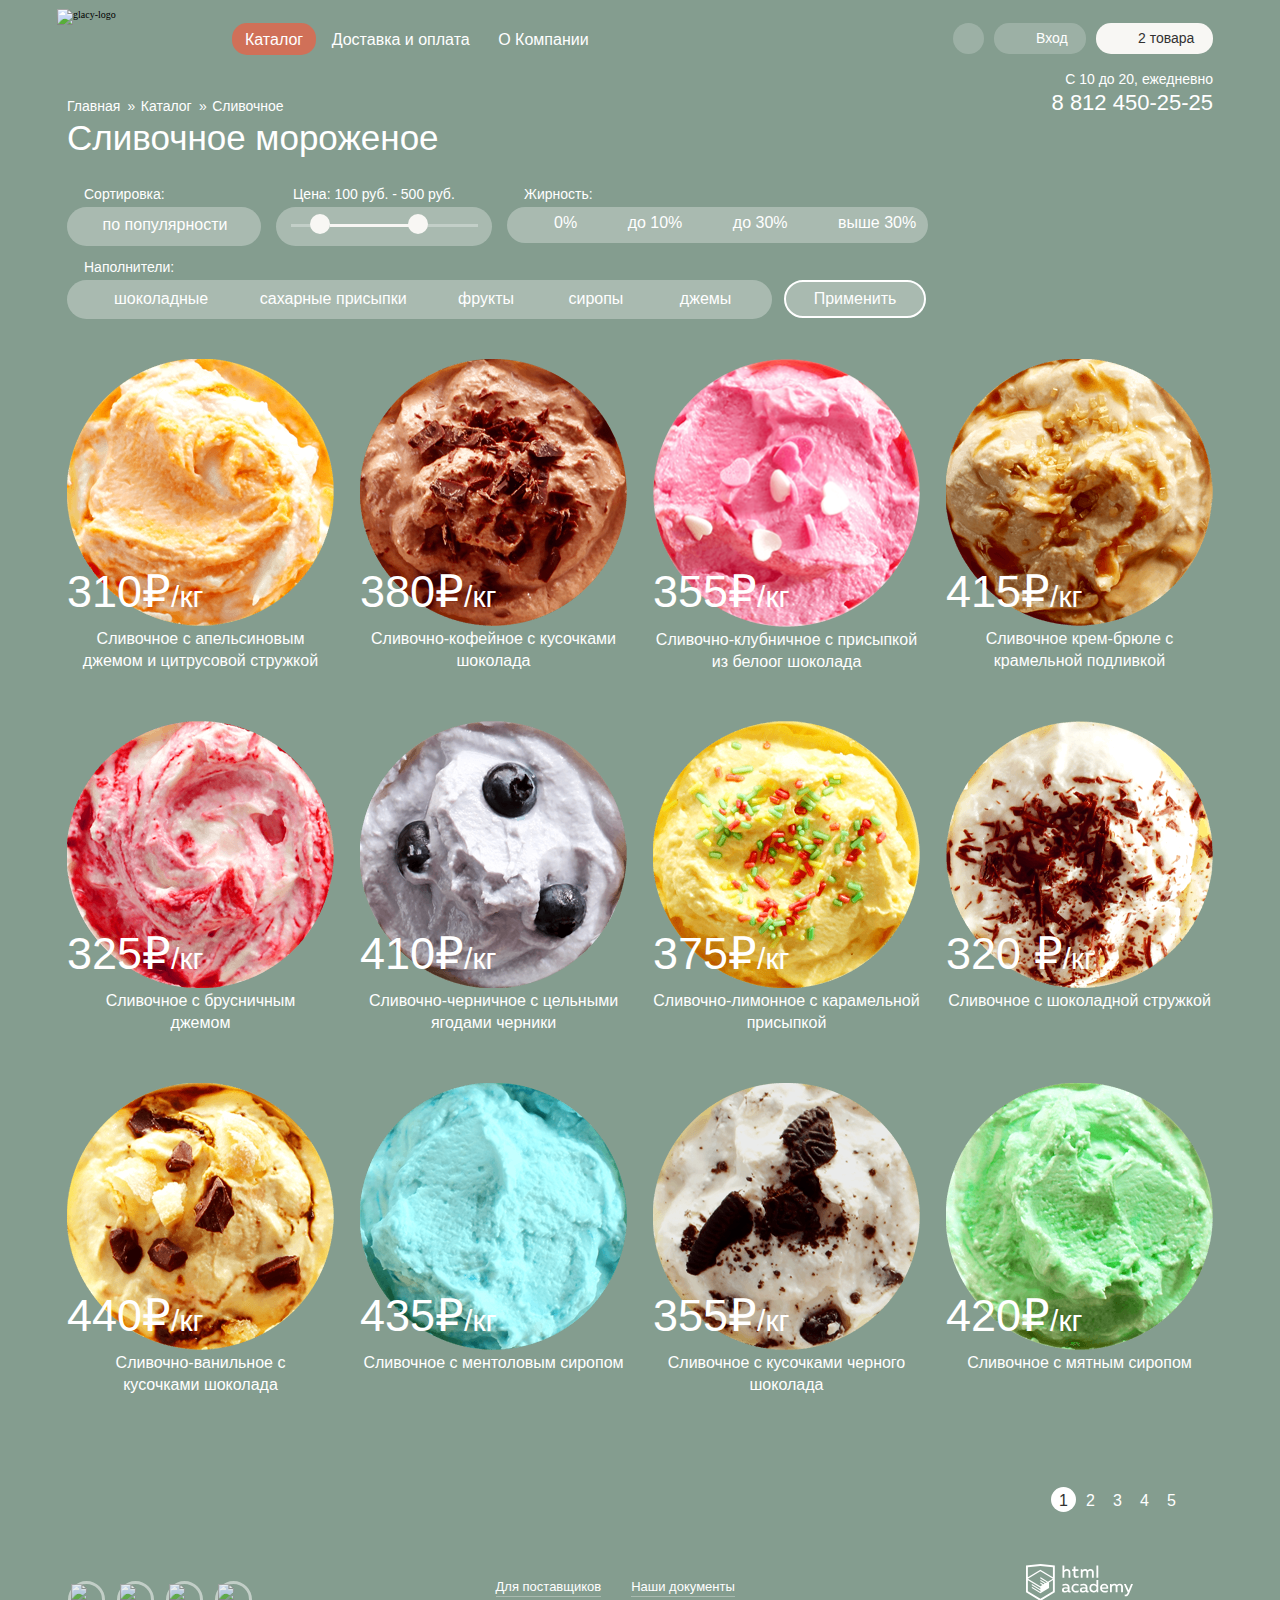
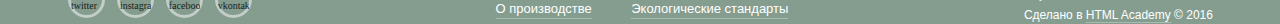
==== commit 680ea93c: "Release: w3c validation done; style/script minified; images compressed; 1200-900 responsive done; cr" ====
--- a/catalog-creamy.html
+++ b/catalog-creamy.html
@@ -12,8 +12,8 @@
 
   <link href="css/normalize.css" rel="stylesheet">
 
-  <link href="css/style.css" rel="stylesheet">
-  <!--<link href="css/style.min.css" rel="stylesheet">-->
+  <!--<link href="css/style.css" rel="stylesheet">-->
+  <link href="css/style.min.css" rel="stylesheet">
 
   <link rel="stylesheet" href="css/jquery-ui.min.css">
   <!--<link rel="stylesheet" href="https://ajax.googleapis.com/ajax/libs/jqueryui/1.12.1/themes/smoothness/jquery-ui.css">-->
@@ -68,11 +68,11 @@
         </ul>
         <ul class="header-top__user-menu">
           <li class="header-top__user-li header-top__user-li_search">
-            <a href="#" class="header-top__user-link header-top__user-link_search">
+            <div class="header-top__user-link header-top__user-link_search">
               <form class="header-top__search-form" method="post">
                 <input class="header-top__search-input" type="text" placeholder="Что ищем?">
               </form>
-            </a>
+            </div>
           </li>
           <li class="header-top__user-li header-top__user-li_enter">
             <a href="#" class="header-top__user-link header-top__user-link_enter">Вход</a>
@@ -94,8 +94,39 @@
               </form>
             </div>
           </li>
-          <li class="header-top__user-li">
+          <li class="header-top__user-li header-top__user-li_cart">
             <a href="#" class="header-top__user-link_cart header-top__user-link_cart-filled">2 товара</a>
+            <div class="header-top__cart-window hidden">
+              <div class="cart-window__top-section">
+                <div class="cart-window__item">
+                  <div class="cart-window__del-item"></div>
+                  <a class="cart-window__item-link cart-window__item-link_desc cart-window__item-link_desc1" href="#">
+                    <img class="cart-window__item-img" src="img/cart-window__item-img_1.png" width="33" height="33" alt="cart-item_1"> Пломбир с апельсиновым джемом
+                  </a>
+                  <a class="cart-window__item-link cart-window__item-link_calc" href="#">
+                  1,5 кг х <span class="cart-window__span_calc">200 руб.</span>            
+                </a>
+                  <span class="cart-window__item-link cart-window__item-link_price">300 руб.</span>
+                </div>
+                <div class="cart-window__item">
+                  <div class="cart-window__del-item"></div>
+                  <a class="cart-window__item-link cart-window__item-link_desc cart-window__item-link_desc2" href="#">
+                    <img class="cart-window__item-img" src="img/cart-window__item-img_2.png" width="33" height="33" alt="cart-item_2"> Клубничный пломбир с присыпкой из белого шоколада
+                  </a>
+                  <a class="cart-window__item-link cart-window__item-link_calc" href="#">
+                  1,5 кг х <span class="cart-window__span_calc">300 руб.</span>            
+                </a>
+                  <span class="cart-window__item-link cart-window__item-link_price">450 руб.</span>
+                </div>
+              </div>
+              <div class="cart-window__bottom-section clearfix">
+                <div class="cart-window__total-price">
+                  <span class="cart-window__span_total">Итого:</span>
+                  <span class="cart-window__span_total-price">750 руб.</span>
+                </div>
+                <a class="glacy-btn cart-window__buy-btn" href="#">Оформить заказ</a>
+              </div>
+            </div>
           </li>
         </ul>
       </div>
@@ -171,7 +202,7 @@
           </div>
         </div>
       </form>
-      
+
       <div class="catalog-items">
         <div class="catalog-items__item">
           <div class="catalog-items__item-overlay hidden">
@@ -220,7 +251,7 @@
           <img class="catalog-items__img" src="img/catalog__item_5.png" width="267" height="267" alt="catalog item 5">
           <span class="catalog-items__item-price">325₽<span class="catalog-items__item-price_regular">/кг</span></span>
           <p class="catalog-items__description">
-            Сливочное с брусничным 
+            Сливочное с брусничным
             <br>джемом
           </p>
         </div>
@@ -261,7 +292,7 @@
           <img class="catalog-items__img" src="img/catalog__item_9.png" width="267" height="267" alt="catalog item 9">
           <span class="catalog-items__item-price">440₽<span class="catalog-items__item-price_regular">/кг</span></span>
           <p class="catalog-items__description">
-            Сливочно-ванильное с 
+            Сливочно-ванильное с
             <br>кусочками шоколада
           </p>
         </div>
@@ -328,16 +359,16 @@
     <div class="container container_footer">
       <div class="socials">
         <a class="socials__social-btn socials__social-btn_tw" href="#">
-          <img class="socials__social-img" src="img/footer-socials__twitter.svg" width="31.375" height="31.4" alt="twitter">
+          <img class="socials__social-img" src="img/footer-socials__twitter.svg" width="32" height="32" alt="twitter">
         </a>
         <a class="socials__social-btn socials__social-btn_inst" href="#">
-          <img class="socials__social-img" src="img/footer-socials__insta.svg" width="31.375" height="31.4" alt="instagram">
+          <img class="socials__social-img" src="img/footer-socials__insta.svg" width="32" height="32" alt="instagram">
         </a>
         <a class="socials__social-btn socials__social-btn_fb" href="#">
-          <img class="socials__social-img" src="img/footer-socials__fb.svg" width="31.375" height="31.4" alt="facebook">
+          <img class="socials__social-img" src="img/footer-socials__fb.svg" width="32" height="32" alt="facebook">
         </a>
         <a class="socials__social-btn socials__social-btn_vk" href="#">
-          <img class="socials__social-img" src="img/footer-socials__vk.svg" width="31.375" height="31.4" alt="vkontakte">
+          <img class="socials__social-img" src="img/footer-socials__vk.svg" width="32" height="32" alt="vkontakte">
         </a>
       </div>
       <div class="footer-menu clearfix">
@@ -360,7 +391,7 @@
       </div>
       <div class="made-by">
         <a class="made-by__logo" href="https://htmlacademy.ru/">
-          <img class="made-by__logo" src="img/footer-made-by__logo.svg" width="107.622" height="36.69" alt="HTMLAcademy">
+          <img class="made-by__logo" src="img/footer-made-by__logo.svg" width="108" height="37" alt="HTMLAcademy">
         </a>
         <br><span class="made-by__span">
           Сделано в 
@@ -371,18 +402,6 @@
     </div>
   </footer>
 
-  <div class="overlay"></div>
-
-  <!-- Scripts______________________________________ -->
-  <script src="script/jquery-3.1.1.min.js"></script>
-  <!--<script src="https://ajax.googleapis.com/ajax/libs/jquery/3.1.1/jquery.min.js"></script>-->
-
-  <script src="script/jquery-ui.min.js"></script>
-  <!--<script src="https://ajax.googleapis.com/ajax/libs/jqueryui/1.12.1/jquery-ui.min.js"></script>-->
-
-  <script src="script/script.js"></script>
-  <!--<script src="script/script.min.js"></script>-->
-
 </body>
 
 </html>--- a/css/style.css
+++ b/css/style.css
@@ -59,6 +59,7 @@
 video,
 audio {
   max-width: 100%;
+  height: auto;
 }
 
 input {
@@ -88,7 +89,8 @@
 }
 
 .container {
-  width: 1146px;
+  width: 100%;
+  max-width: 1146px;
   margin: 0 auto;
 }
 
@@ -155,7 +157,7 @@
   position: relative;
   display: inline-block;
   vertical-align: top;
-  border-bottom: 5px solid transparent;
+  border-bottom: 6px solid transparent;
 }
 
 .header-top__menu-link {
@@ -192,6 +194,7 @@
   box-shadow: 0px 10px 10px 10px rgba(0, 0, 0, 0.1);
   border-radius: 5px;
   opacity: 0;
+  -webkit-transition: opacity linear 0.25s;
   transition: opacity linear 0.25s;
   overflow: hidden;
   z-index: 1;
@@ -255,8 +258,14 @@
 
 .header-top__user-menu {
   float: right;
+  display: -webkit-box;
+  display: -ms-flexbox;
   display: flex;
+  -webkit-box-pack: justify;
+  -ms-flex-pack: justify;
   justify-content: space-between;
+  -webkit-box-align: start;
+  -ms-flex-align: start;
   align-items: flex-start;
   width: 260px;
   padding-top: 23px;
@@ -267,7 +276,7 @@
   position: relative;
   display: inline-block;
   vertical-align: middle;
-  border-bottom: 7px solid transparent;
+  border-bottom: 8px solid transparent;
 }
 
 .header-top__user-link,
@@ -326,6 +335,7 @@
   background-color: #f8f7f4;
   box-shadow: 0px 10px 10px 10px rgba(0, 0, 0, 0.1);
   border-radius: 5px;
+  -webkit-transition: opacity linear 0.25s;
   transition: opacity linear 0.25s;
   opacity: 0;
   z-index: 1;
@@ -355,6 +365,10 @@
   font: 1.4em/1.7142857143em "Roboto", Arial, sans-serif;
   /*14/24*/
   color: #999999;
+}
+
+.header-top__user-li_enter {
+  position: relative;
 }
 
 .header-top__user-link_enter {
@@ -380,6 +394,7 @@
   background-color: #f8f7f4;
   box-shadow: 0px 10px 10px 10px rgba(0, 0, 0, 0.1);
   border-radius: 5px;
+  -webkit-transition: opacity linear 0.25s;
   transition: opacity linear 0.25s;
   opacity: 0;
   z-index: 1;
@@ -446,6 +461,7 @@
   font: 1.3em/1.8461538462em "Roboto", Arial, sans-serif;
   /*13/24*/
   text-decoration: underline;
+  -webkit-text-decoration-color: #adacaa;
   text-decoration-color: #adacaa;
   color: #adacaa;
 }
@@ -454,7 +470,7 @@
   color: #323232;
 }
 
-.header-top__user-li_enter {
+.header-top__user-li_cart {
   position: relative;
 }
 
@@ -469,12 +485,151 @@
   background-color: #f8f7f4;
 }
 
+.header-top__cart-window {
+  position: absolute;
+  top: 38px;
+  left: -99999;
+  width: 512px;
+  padding-left: 12px;
+  padding-bottom: 18px;
+  padding-right: 12px;
+  background-color: #f8f7f4;
+  box-shadow: 0px 10px 10px 10px rgba(0, 0, 0, 0.1);
+  border-radius: 5px;
+  -webkit-transition: opacity linear 0.25s;
+  transition: opacity linear 0.25s;
+  opacity: 0;
+  z-index: 1;
+}
+
+.cart-window__top-section {
+  padding-top: 29px;
+  padding-left: 29px;
+  padding-bottom: 15px;
+}
+
+.cart-window__item {
+  position: relative;
+  display: -webkit-box;
+  display: -ms-flexbox;
+  display: flex;
+  -webkit-box-pack: start;
+  -ms-flex-pack: start;
+  justify-content: flex-start;
+  -webkit-box-align: stretch;
+  -ms-flex-align: stretch;
+  align-items: stretch;
+}
+
+.cart-window__del-item {
+  position: absolute;
+  top: -15px;
+  left: -27px;
+  cursor: pointer;
+}
+
+.cart-window__del-item::before,
+.cart-window__del-item::after {
+  position: absolute;
+  top: 20px;
+  left: 4px;
+  width: 13px;
+  height: 1px;
+  background-color: #676766;
+  content: "";
+}
+
+.cart-window__del-item::before {
+  -webkit-transform: rotate(45deg);
+  transform: rotate(45deg);
+}
+
+.cart-window__del-item::after {
+  -webkit-transform: rotate(-45deg);
+  transform: rotate(-45deg);
+}
+
+.cart-window__item-link {
+  display: inline-block;
+  font: 1.3em/1.2307692308em "Roboto", Arial, sans-serif;
+  /*13/16*/
+  color: #323232;
+}
+
+.cart-window__item-link_desc {
+  position: relative;
+  width: 218px;
+  min-height: 33px;
+  margin-bottom: 20px;
+  margin-right: 30px;
+  padding-left: 44px;
+}
+
+.cart-window__item-link_desc2 {
+  margin-bottom: 0;
+}
+
+.cart-window__item-img {
+  position: absolute;
+  top: -10px;
+  left: 0px;
+}
+
+.cart-window__span_calc {
+  color: #999999;
+}
+
+.cart-window__item-link_price {
+  margin-left: auto;
+  padding-right: 19px;
+}
+
+.cart-window__bottom-section {
+  text-align: left;
+  width: 100%;
+  padding-top: 15px;
+  border-top: 1px solid #cacac7;
+}
+
+.cart-window__total-price {
+  float: right;
+  width: 100%;
+  margin-bottom: 13px;
+  text-align: right;
+}
+
+.cart-window__span_total {
+  font: 1.5em/1.2em "Roboto", Arial, sans-serif;
+  /*15/18*/
+  color: #333333;
+}
+
+.cart-window__span_total-price {
+  font: 1.5em/1.2em "Roboto-Bold", Arial, sans-serif;
+  /*15/18*/
+  color: #333333;
+}
+
+.cart-window__buy-btn {
+  float: right;
+  width: 170px;
+  padding-top: 10px;
+  padding-bottom: 12px;
+  border-radius: 23px;
+}
+
+.header-top__user-li_cart:hover > .header-top__cart-window {
+  display: block;
+  left: -413px;
+  opacity: 1;
+}
+
 
 /*HEADER-Bottom*/
 
 .header-bottom {
   width: 100%;
-  padding-top: 6px;
+  padding-top: 4px;
 }
 
 .header-phones {
@@ -528,6 +683,7 @@
   top: 50%;
   right: 0;
   content: "»";
+  -webkit-transform: translate(0, -50%);
   transform: translate(0, -50%);
 }
 
@@ -541,12 +697,13 @@
 }
 
 .breadcrumbs__link:hover {
-  color: #ffbc9e; 
+  color: #ffbc9e;
 }
 
 .breadcrumbs__link:active {
-  color: #ffbc9e; 
-}
+  color: #ffbc9e;
+}
+
 
 /*SLIDER*/
 
@@ -560,7 +717,7 @@
 
 .slider__switches {
   position: absolute;
-  bottom: 23px;
+  bottom: 289px;
   left: 2px;
   min-width: 80px;
   height: 20px;
@@ -599,7 +756,7 @@
 
 .slider__wrapper {
   width: inherit;
-  height: 490px;
+  height: 212px;
 }
 
 .slider__slide {
@@ -649,16 +806,20 @@
 }
 
 .slider__ice-bg-left_1 {
-  top: -33px;
-  left: 249px;
+  top: -6%;
+  /*-33px;*/
+  left: 22%;
+  /*249px;*/
   width: 372px;
   height: 584px;
   background: transparent url('../img/slider__slide1-ice_left.png') no-repeat center;
 }
 
 .slider__ice-bg-right_1 {
-  top: 10px;
-  left: 565px;
+  top: 2.5%;
+  /*10px;*/
+  left: 49.3%;
+  /*565px;*/
   width: 333px;
   height: 519px;
   background: transparent url('../img/slider__slide1-ice_right.png') no-repeat center;
@@ -788,9 +949,16 @@
 /*CATALOG-ITEMS*/
 
 .catalog-items {
+  display: -webkit-box;
+  display: -ms-flexbox;
   display: flex;
+  -webkit-box-pack: justify;
+  -ms-flex-pack: justify;
   justify-content: space-between;
+  -webkit-box-align: start;
+  -ms-flex-align: start;
   align-items: flex-start;
+  -ms-flex-wrap: wrap;
   flex-wrap: wrap;
   padding-top: 10px;
 }
@@ -802,7 +970,7 @@
   margin-bottom: 2px;
 }
 
-.catalog-items__img {
+.catalog-items__item-img {
   margin-bottom: 10px;
 }
 
@@ -863,8 +1031,14 @@
 }
 
 .container_feature-items {
+  display: -webkit-box;
+  display: -ms-flexbox;
   display: flex;
+  -webkit-box-pack: justify;
+  -ms-flex-pack: justify;
   justify-content: space-between;
+  -webkit-box-align: start;
+  -ms-flex-align: start;
   align-items: flex-start;
 }
 
@@ -882,11 +1056,29 @@
   background: url(../img/feature-items__hit.png) no-repeat center;
 }
 
+.catalog-items__item-img_feature_1 {
+  background-image: url(../img/feature-items__item_1.png);
+}
+
+.catalog-items__item-img_feature_2 {
+  background-image: url(../img/feature-items__item_2.png);
+}
+
+.catalog-items__item-img_feature_3 {
+  background-image: url(../img/feature-items__item_3.png);
+}
+
+.catalog-items__item-img_feature_4 {
+  background-image: url(../img/feature-items__item_4.png);
+}
+
 
 /*ABOUT-US*/
 
 .about-us {
-  padding-bottom: 27px;
+  width: 100%;
+  height: auto;
+  padding-bottom: 29px;
   background: url('../img/about-us__bg.png') no-repeat center;
 }
 
@@ -953,7 +1145,6 @@
 }
 
 .news__item_blog {
-  float: left;
   background: url('../img/news__item_blog-bg.png') no-repeat center;
 }
 
@@ -962,7 +1153,6 @@
   height: 177px;
   padding-top: 42px;
   padding-left: 25px;
-  float: right;
   background: url('../img/news__item_subscription-bg-top.png') no-repeat center, url('../img/news__item_subscription-bg-bottom.png') no-repeat center;
 }
 
@@ -1044,19 +1234,21 @@
 /*CONTACTS*/
 
 .contacts {
-  height: 430px;
   padding-top: 30px;
 }
 
 .container_contacts {
   position: relative;
-  width: 1200px;
+  width: 100%;
+  max-width: 1200px;
 }
 
 .contacts__map-link::before {
   position: absolute;
-  top: 138px;
-  left: 267px;
+  top: 32%;
+  /*138px;*/
+  left: 22.5%;
+  /*267px;*/
   width: 78.937px;
   height: 138.75px;
   background: url('../img/contacts__map-label.svg') no-repeat center;
@@ -1065,8 +1257,10 @@
 
 .contacts__map-link::after {
   position: absolute;
-  top: 170px;
-  left: 300px;
+  top: 39%;
+  /*170px;*/
+  left: 26%;
+  /*300px;*/
   width: 182px;
   height: 110px;
   background: url('../img/contacts__map-label-shadow.png') no-repeat center;
@@ -1075,11 +1269,22 @@
 
 .contacts__feedback {
   position: absolute;
-  top: 62px;
-  right: 27px;
+  top: 15%;
+  /*62px;*/
+  right: 2.2%;
+  /*27px;*/
+  display: -webkit-box;
+  display: -ms-flexbox;
   display: flex;
+  -webkit-box-orient: vertical;
+  -webkit-box-direction: normal;
+  -ms-flex-direction: column;
   flex-direction: column;
+  -webkit-box-pack: start;
+  -ms-flex-pack: start;
   justify-content: flex-start;
+  -webkit-box-align: start;
+  -ms-flex-align: start;
   align-items: flex-start;
   width: 255px;
   height: 245px;
@@ -1144,8 +1349,14 @@
 }
 
 .filter-top {
+  display: -webkit-box;
+  display: -ms-flexbox;
   display: flex;
+  -webkit-box-pack: start;
+  -ms-flex-pack: start;
   justify-content: flex-start;
+  -webkit-box-align: stretch;
+  -ms-flex-align: stretch;
   align-items: stretch;
 }
 
@@ -1191,7 +1402,7 @@
   -moz-appearance: none;
   -ms-appearance: none;
   appearance: none;
-  background-image:  url('../img/catalog__filter_select-arrow.svg');
+  background-image: url('../img/catalog__filter_select-arrow.svg');
   background-repeat: no-repeat;
   background-position: 92% 50%;
 }
@@ -1211,7 +1422,7 @@
 .filter-block_sort-by:hover > .filter__options_select {
   color: #323232;
   background-color: rgba(255, 255, 255, 1);
-  background-image:  url('../img/catalog__filter_select-arrow_black.svg');
+  background-image: url('../img/catalog__filter_select-arrow_black.svg');
 }
 
 .filter__options_input-range {
@@ -1226,6 +1437,8 @@
   top: 42.5%;
   left: 7%;
   height: 3px;
+  -webkit-transform: translate(-7%, -50%;
+  );
   transform: translate(-7%, -50%;
   )
 }
@@ -1239,6 +1452,8 @@
   left: 25%;
   width: 80px;
   background-color: #f8f7f4;
+  -webkit-transform: translate(-30%, -50%;
+  );
   transform: translate(-30%, -50%;
   )
 }
@@ -1250,7 +1465,9 @@
   height: 20px;
   background-color: #f8f7f4;
   border-radius: 50%;
+  -webkit-transform: translate(0, -50%);
   transform: translate(0, -50%);
+  cursor: pointer;
 }
 
 .input-range__switch_left {
@@ -1284,43 +1501,34 @@
 }
 
 .filter__label_fatness {
+  display: inline-block;
+  min-height: 20px;
   margin-right: 15px;
   padding-left: 33px;
+  background: url('../img/catalog__filter_radio-unchecked.svg') no-repeat 0 center;
+  vertical-align: middle;
+}
+
+.filter__label_fatness:hover {
+  background: url('../img/catalog__filter_radio-unchecked_hover.svg') no-repeat 0 center;
 }
 
 .filter__label_fatness:last-of-type {
   margin-right: 0px;
 }
 
-.filter__label_fatness::before {
-  position: absolute;
-  top: 0%;
-  left: 0%;
-  width: 20px;
-  height: 20px;
-  background-color: transparent;
-  border: 1px solid #f8f7f4;
-  border-radius: 50%;
-  content: "";
-  transform: translate(0%;
-  -50%);
-}
-
-#fat-0:checked ~ .filter__label_fatness[for="fat-0"]::after,
-#fat-10:checked ~ .filter__label_fatness[for="fat-10"]::after,
-#fat-30:checked ~ .filter__label_fatness[for="fat-30"]::after,
-#fat-30plus:checked ~ .filter__label_fatness[for="fat-30plus"]::after {
-  position: absolute;
-  top: 20%;
-  left: 4px;
-  width: 12px;
-  height: 12px;
-  background-color: #f8f7f4;
-  border: 1px solid #f8f7f4;
-  border-radius: 50%;
-  content: "";
-  transform: translate(0%;
-  -50%);
+#fat-0:checked ~ .filter__label_fatness[for="fat-0"],
+#fat-10:checked ~ .filter__label_fatness[for="fat-10"],
+#fat-30:checked ~ .filter__label_fatness[for="fat-30"],
+#fat-30plus:checked ~ .filter__label_fatness[for="fat-30plus"] {
+  background: url('../img/catalog__filter_radio-checked.svg') no-repeat 0 center;
+}
+
+#fat-0:checked ~ .filter__label_fatness[for="fat-0"]:hover,
+#fat-10:checked ~ .filter__label_fatness[for="fat-10"]:hover,
+#fat-30:checked ~ .filter__label_fatness[for="fat-30"]:hover,
+#fat-30plus:checked ~ .filter__label_fatness[for="fat-30plus"]:hover {
+  background: url('../img/catalog__filter_radio-checked_hover.svg') no-repeat 0 center;
 }
 
 .filter-bottom {
@@ -1340,8 +1548,16 @@
 }
 
 .filter__label_filler {
+  display: inline-block;
+  min-height: 20px;
   margin-right: 17px;
   padding-left: 32px;
+  background: url('../img/catalog__filter_checkbox-unchecked.svg') no-repeat 0 center;
+  vertical-align: middle;
+}
+
+.filter__label_filler:hover {
+  background: url('../img/catalog__filter_checkbox-unchecked_hover.svg') no-repeat 0 center;
 }
 
 .filter__label_filler:last-of-type {
@@ -1356,32 +1572,20 @@
   margin-right: 22px;
 }
 
-.filter__label_filler::before {
-  position: absolute;
-  top: 0%;
-  left: 0%;
-  width: 20px;
-  height: 20px;
-  background: url('../img/catalog__filter_checkbox-unchecked.svg') no-repeat center;
-  content: "";
-  transform: translate(0%;
-  -50%);
-}
-
-#choco:checked ~ .filter__label_filler[for="choco"]::after,
-#sugar:checked ~ .filter__label_filler[for="sugar"]::after,
-#fruits:checked ~ .filter__label_filler[for="fruits"]::after,
-#syrup:checked ~ .filter__label_filler[for="syrup"]::after,
-#jam:checked ~ .filter__label_filler[for="jam"]::after {
-  position: absolute;
-  top: 0%;
-  left: 0%;
-  width: 20px;
-  height: 20px;
-  background: url('../img/catalog__filter_checkbox-checked.svg') no-repeat center;
-  content: "";
-  transform: translate(0%;
-  -50%);
+#choco:checked ~ .filter__label_filler[for="choco"],
+#sugar:checked ~ .filter__label_filler[for="sugar"],
+#fruits:checked ~ .filter__label_filler[for="fruits"],
+#syrup:checked ~ .filter__label_filler[for="syrup"],
+#jam:checked ~ .filter__label_filler[for="jam"] {
+  background: url('../img/catalog__filter_checkbox-checked.svg') no-repeat 0 center;
+}
+
+#choco:checked ~ .filter__label_filler[for="choco"]:hover,
+#sugar:checked ~ .filter__label_filler[for="sugar"]:hover,
+#fruits:checked ~ .filter__label_filler[for="fruits"]:hover,
+#syrup:checked ~ .filter__label_filler[for="syrup"]:hover,
+#jam:checked ~ .filter__label_filler[for="jam"]:hover {
+  background: url('../img/catalog__filter_checkbox-checked_hover.svg') no-repeat 0 center;
 }
 
 .filter__label_fatness::before:hover,
@@ -1397,9 +1601,9 @@
 .filter__input_submit {
   position: absolute;
   top: 11px;
-  right: 8px;
+  right: 5px;
   display: block;
-  width: 140px;
+  width: 142px;
   margin-top: 10px;
   padding-top: 8px;
   padding-bottom: 8px;
@@ -1466,6 +1670,7 @@
 
 .catalog-nav__link_right {
   background-position: 0px 0px;
+  -webkit-transform: rotate(180deg);
   transform: rotate(180deg);
 }
 
@@ -1475,13 +1680,14 @@
 }
 
 .catalog-nav__link:hover {
-  background-color: rgba(255, 255, 255, 0.3) ;
+  background-color: rgba(255, 255, 255, 0.3);
 }
 
 .catalog-nav__link:active {
   color: #323232;
-  background-color: rgba(255, 255, 255, 1) ;
-}
+  background-color: rgba(255, 255, 255, 1);
+}
+
 
 /*FOOTER*/
 
@@ -1490,13 +1696,19 @@
 }
 
 .container_footer {
+  display: -webkit-box;
+  display: -ms-flexbox;
   display: flex;
-  justify-content: flex-start;
+  -webkit-box-pack: justify;
+  -ms-flex-pack: justify;
+  justify-content: space-between;
+  -webkit-box-align: stretch;
+  -ms-flex-align: stretch;
   align-items: stretch;
 }
 
 .socials {
-  margin-right: 183px;
+  min-width: 200px;
   padding-top: 3px;
   padding-left: 1px;
 }
@@ -1527,6 +1739,10 @@
   box-shadow: inset 0 2px 0 0 rgba(0, 0, 0, 1);
 }
 
+.footer-menu {
+  min-width: 332px;
+}
+
 .footer-menu__list {
   text-align: left;
 }
@@ -1569,7 +1785,7 @@
 }
 
 .made-by {
-  margin-left: auto;
+  margin-left: 60px;
   position: relative;
   padding-top: 17px;
 }
@@ -1603,6 +1819,7 @@
 .made-by__link:active {
   color: #ffbc9e;
 }
+
 
 /*OVERLAY for modal windows*/
 
@@ -1638,10 +1855,12 @@
 }
 
 .modal__close-btn::before {
+  -webkit-transform: rotate(45deg);
   transform: rotate(45deg);
 }
 
 .modal__close-btn::after {
+  -webkit-transform: rotate(-45deg);
   transform: rotate(-45deg);
 }
 
@@ -1652,6 +1871,7 @@
   position: fixed;
   top: 50%;
   left: 50%;
+  -webkit-transform: translate(-50%, -50%);
   transform: translate(-50%, -50%);
   width: 500px;
   height: 500px;
@@ -1690,6 +1910,7 @@
   position: fixed;
   top: 50%;
   left: 50%;
+  -webkit-transform: translate(-50%, -50%);
   transform: translate(-50%, -50%);
   z-index: 101;
 }
@@ -1704,6 +1925,10 @@
   font: 2.4em/1.1666666667em "Roboto-Medium", Arial, sans-serif;
   /*24/28*/
   color: #323232;
+}
+
+.feedback__input-block {
+  position: relative;
 }
 
 .feedback__input {
@@ -1742,6 +1967,26 @@
   padding-top: 8px;
 }
 
+.feedback__input:focus {
+  outline: 1px solid #8fbdec;
+}
+
+.feedback__outer-placeholder {
+  min-width: 100px;
+  padding-left: 15px;
+  position: absolute;
+  top: -15px;
+  left: 0;
+  font: 1.1em/1.1818181818em "Roboto", Arial, sans-serif;
+  /*11/13*/
+  color: #999999;
+}
+
+.feedback__input:focus ~ .feedback__outer-placeholder {
+  display: block;
+  color: #5b9ddf;
+}
+
 .feedback__submit-section {
   width: 100%;
 }
@@ -1760,12 +2005,116 @@
 
 /* Large Devices, Wide Screens */
 
-@media only screen and (max-width: 1200px) {}
+@media only screen and (max-width: 1200px) {
+  .catalog-items__item {
+    width: 200px;
+    height: 287px;
+    /*check*/
+  }
+  .catalog-items__item-price {
+    position: absolute;
+    top: 135px;
+  }
+  .catalog-items__item-price_regular {
+    font: 0.6666666667em/1.5em "Roboto", Arial, sans-serif;
+    /*30/45*/
+    /*check*/
+  }
+  .catalog-items__item-overlay {
+    top: -2%;
+    left: -5%;
+    width: 221px;
+    height: 360px;
+  }
+  .glacy-btn_item {
+    bottom: 20px;
+    left: 5%;
+  }
+}
 
 
 /* Medium Devices, Desktops */
 
-@media only screen and (max-width: 992px) {}
+@media only screen and (max-width: 1146px) {
+  .slider__wrapper {
+    width: 100%;
+  }
+  .banners__banner {
+    width: 40%;
+    /*check*/
+  }
+  .about-us__col {
+    width: 40%;
+    /*check*/
+  }
+  .news__input_email {
+    width: 203px;
+  }
+  .news__input_submit {
+    float: right;
+  }
+  .contacts__feedback {
+    top: 3%;
+    /*62px;*/
+    right: 2.2%;
+    /*27px;*/
+    width: 255px;
+    height: 242px;
+  }
+}
+
+@media only screen and (max-width: 1122px) {}
+
+@media only screen and (max-width: 900px) {
+  .slider__ice-bg-left_1 {
+    top: -6%;
+    /*-33px;*/
+    left: 15%;
+    /*249px;*/
+  }
+  .slider__ice-bg-right_1 {
+    top: 2.5%;
+    /*10px;*/
+    left: 49.3%;
+    /*565px;*/
+  }
+  .slider__ice-bg-left_2 {
+    top: -6%;
+    /* -32px;*/
+    left: 15%;
+    /* 247px;*/
+  }
+  .slider__ice-bg-right_2 {
+    top: 2.5%;
+    /* 8px;*/
+    left: 49.3%;
+    /* 553px;*/
+  }
+  .slider__ice-bg-left_3 {
+    top: -6%;
+    /* -34px;*/
+    left: 15%;
+    /* 249px;*/
+  }
+  .slider__ice-bg-right_3 {
+    top: 2.5%;
+    /* 6px;*/
+    left: 49.3%;
+    /* 560px;*/
+  }
+  .contacts__map-link::before {
+    top: 20%;
+    /*138px;*/
+    left: 21%;
+    /*267px;*/
+  }
+  .contacts__map-link::after {
+    top: 30%;
+    /*170px;*/
+    left: 25%;
+    /*300px;*/
+  }
+}
 
 
 /* Small Devices, Tablets */
--- a/css/style.min.css
+++ b/css/style.min.css
@@ -0,0 +1 @@
+@font-face{font-family: 'Roboto'; src: url('../fonts/Roboto-Regular/Roboto-Regular.eot'); src: url('../fonts/Roboto-Regular/Roboto-Regular.woff2') format('woff2'), url('../fonts/Roboto-Regular/Roboto-Regular.woff') format('woff'), url('../fonts/Roboto-Regular/Roboto-Regular.ttf') format('truetype'), url('../fonts/Roboto-Regular/Roboto-Regular.eot?#iefix') format('embedded-opentype'); font-weight: normal; font-style: normal;}@font-face{font-family: 'Roboto-Medium'; src: url('../fonts/Roboto-Medium/Roboto-Medium.eot'); src: url('../fonts/Roboto-Medium/Roboto-Medium.woff2') format('woff2'), url('../fonts/Roboto-Medium/Roboto-Medium.woff') format('woff'), url('../fonts/Roboto-Medium/Roboto-Medium.ttf') format('truetype'), url('../fonts/Roboto-Medium/Roboto-Medium.eot?#iefix') format('embedded-opentype'); font-weight: normal; font-style: normal;}@font-face{font-family: 'Roboto-Bold'; src: url('../fonts/Roboto-Bold/Roboto-Bold.eot'); src: url('../fonts/Roboto-Bold/Roboto-Bold.woff2') format('woff2'), url('../fonts/Roboto-Bold/Roboto-Bold.woff') format('woff'), url('../fonts/Roboto-Bold/Roboto-Bold.ttf') format('truetype'), url('../fonts/Roboto-Bold/Roboto-Bold.eot?#iefix') format('embedded-opentype'); font-weight: normal; font-style: normal;}/**::-webkit-input-placeholder{}*:-moz-placeholder{}*::-moz-placeholder{}*:-ms-input-placeholder{}*//* Common styles */*{margin: 0; padding: 0;}a{text-decoration: none; color: #000000;}body{font-size: 0.625em;}img,video,audio{max-width: 100%; height: auto;}input{box-sizing: border-box;}ul{list-style: none;}.bg-1{background-color: #849d8f;}.bg-2{background-color: #8996a6;}.bg-3{background-color: #9d8b84;}.clearfix{display: table; clear: both; content: "";}.container{width: 100%; max-width: 1146px; margin: 0 auto;}.hidden{display: none;}.glacy-btn{display: block; font: 1.8em/1.3333333333em "Roboto-Bold", Arial, sans-serif; /*18/24*/ text-align: center; color: #fff; background-color: #ec5f3e; border: none; border-top-left-radius: 15px; border-top-right-radius: 15px; border-bottom-left-radius: 15px; border-bottom-right-radius: 15px; box-shadow: 0 2px 2px 0 rgba(0, 0, 0, 0.3); cursor: pointer; outline: none;}.glacy-btn:hover{background-color: #ef7862;}.glacy-btn:active{background-color: #db5338; box-shadow: none; box-shadow: inset 0px 2px 2px 0 rgba(0, 0, 0, 0.3);}/*INDEX-------------------------------------------------*//*HEADER*//*HEADER-Top*/.header-top{position: relative; width: 100%;}.header-top__menu{float: left; width: 385px; padding-top: 23px; padding-left: 165px;}.header-top__menu-link_logo{position: absolute; top: 9px; left: -10px; display: block;}.header-top__li{position: relative; display: inline-block; vertical-align: top; border-bottom: 6px solid transparent;}.header-top__menu-link{display: block; margin-right: 0px; padding-top: 8px; padding-left: 13px; padding-bottom: 6px; padding-right: 13px; font: 1.6em/1.125em "Roboto-Bold", Arial, sans-serif; /*16/18*/ text-align: center; color: #fff; cursor: pointer;}.header-top__li:last-of-type > .header-top__menu-link{margin-right: 0;}.header-top__menu-link:hover{color: #333333; background-color: #f8f7f4; border-radius: 15px;}.header-top__submenu{position: absolute; top: 37px; left: -9999px; width: 143px; text-align: left; background-color: #f8f7f4; box-shadow: 0px 10px 10px 10px rgba(0, 0, 0, 0.1); border-radius: 5px; opacity: 0; -webkit-transition: opacity linear 0.25s; transition: opacity linear 0.25s; overflow: hidden; z-index: 1;}.header-top__li:hover .header-top__submenu{left: -8px; opacity: 1;}.header-top__submenu-li{display: block; padding-left: 5px; padding-right: 5px;}.header-top__submenu-link{display: block; white-space: nowrap; padding-top: 10px; padding-left: 13px; padding-bottom: 5px; font: 1.4em/1.1428571429em "Roboto", Arial, sans-serif; /*14/16*/ color: #323232; border: none;}.header-top__submenu-link_main{padding-bottom: 11px; font-family: "Roboto-Bold"; border-bottom: 1px solid #d1d0ce;}.header-top__submenu-li:last-of-type .header-top__submenu-link{padding-bottom: 14px;}.header-top__submenu-li:hover{color: #000; background-color: #fbded8;}.header-top__submenu-li:active{background-color: #f6b5a5;}.header-top__submenu-li_active{color: red; background-color: #d07058;}.header-top__submenu-link_active{color: #fff;}.header-top__submenu-li:hover > .header-top__submenu-link_active,.header-top__submenu-li:active > .header-top__submenu-link_active{color: #323232;}.header-top__user-menu{float: right; display: -webkit-box; display: -ms-flexbox; display: flex; -webkit-box-pack: justify; -ms-flex-pack: justify; justify-content: space-between; -webkit-box-align: start; -ms-flex-align: start; align-items: flex-start; width: 260px; padding-top: 23px; padding-bottom: 5px;}.header-top__user-li{position: relative; display: inline-block; vertical-align: middle; border-bottom: 8px solid transparent;}.header-top__user-link,.header-top__user-link_cart{position: relative; display: block; margin-left: 9px; padding-top: 7px; padding-bottom: 8px; padding-left: 42px; font: 1.4em/1.1428571429em "Roboto-Medium", Arial, sans-serif; /*14/16*/ text-align: left; color: #fff; background-color: rgba(255, 255, 255, 0.2); border-radius: 15px;}.header-top__menu-link_active{background-color: #d07058; color: #fff; border-radius: 15px;}.header-top__user-link:hover{background-color: #f8f7f4; color: #323232;}.header-top__user-li:first-of-type > .header-top__user-link{margin-left: 0;}.header-top__user-link_search{position: relative; width: 31px; height: 31px; padding: 0; background: rgba(255, 255, 255, 0.2) url('../img/header-top__search.svg') no-repeat center; border-radius: 50%;}.header-top__user-link_search:hover{background: #f8f7f4 url('../img/header-top__search_black.svg') no-repeat center;}.header-top__search-form{position: absolute; top: 38px; left: -99999px; width: 311px; padding-top: 17px; padding-left: 15px; padding-bottom: 19px; padding-right: 15px; background-color: #f8f7f4; box-shadow: 0px 10px 10px 10px rgba(0, 0, 0, 0.1); border-radius: 5px; -webkit-transition: opacity linear 0.25s; transition: opacity linear 0.25s; opacity: 0; z-index: 1;}.header-top__user-li_search:hover .header-top__search-form{left: -310px; opacity: 1;}.header-top__search-input{width: 100%; padding-top: 14px; padding-left: 15px; padding-bottom: 13px; padding-right: 15px; border: 1px solid #d3d3d2; border-radius: 5px; box-sizing: border-box; outline: none;}.header-top__search-input::-webkit-input-placeholder,.header-top__search-input:-moz-placeholder,.header-top__search-input::-moz-placeholder,.header-top__search-input:-ms-input-placeholder{font: 1.4em/1.7142857143em "Roboto", Arial, sans-serif; /*14/24*/ color: #999999;}.header-top__user-li_enter{position: relative;}.header-top__user-link_enter{width: 50px; background: rgba(255, 255, 255, 0.2) url('../img/header-top__enter.svg') no-repeat 15px center;}.header-top__user-link_enter:hover{background: #f8f7f4 url('../img/header-top__enter_black.svg') no-repeat 15px center;}.header-top__enter-window{display: none; position: absolute; top: 38px; left: -173px; width: 240px; /*276px;*/ padding-top: 19px; padding-left: 18px; padding-bottom: 20px; padding-right: 18px; background-color: #f8f7f4; box-shadow: 0px 10px 10px 10px rgba(0, 0, 0, 0.1); border-radius: 5px; -webkit-transition: opacity linear 0.25s; transition: opacity linear 0.25s; opacity: 0; z-index: 1;}.header-top__user-li_enter:hover .header-top__enter-window{display: block; left: -173px; opacity: 1;}.header-top__enter-input{width: 100%; margin-bottom: 17px; padding-top: 9px; padding-left: 15px; padding-bottom: 10px; padding-right: 15px; font: 1.4em/1.7142857143em "Roboto", Arial, sans-serif; /*14/24*/ color: #323232; border: 1px solid #d3d3d2; border-radius: 5px; box-sizing: border-box; outline: none;}.header-top__enter-input[type="password"]{margin-bottom: 20px;}.header-top__enter-input::-webkit-input-placeholder,.header-top__enter-input:-moz-placeholder,.header-top__enter-input::-moz-placeholder,.header-top__enter-input:-ms-input-placeholder{font: 1.4em/1.7142857143em "Roboto", Arial, sans-serif; /*14/24*/ color: #999999;}.enter-window__bottom{width: 100%;}.header-top__enter-submit{float: left; width: 100px; padding-top: 10px; padding-bottom: 10px; font-size: 1.8em; /*18/24*/ border-radius: 20px; cursor: pointer;}.enter-window__links-block{float: right; text-align: left;}.header-top__enter-link{display: block; margin-bottom: -5px; font: 1.3em/1.8461538462em "Roboto", Arial, sans-serif; /*13/24*/ text-decoration: underline; -webkit-text-decoration-color: #adacaa; text-decoration-color: #adacaa; color: #adacaa;}.enter-window__span{color: #323232;}.header-top__user-li_cart{position: relative;}.header-top__user-link_cart{min-width: 75px; background: rgba(255, 255, 255, 0.2) url('../img/header-top__cart.svg') no-repeat 15px center;}.header-top__user-link_cart-filled{color: #323232; background: url('../img/header-top__cart_black.svg') no-repeat 15px center, url('../img/header-top__cart_filler.svg') no-repeat 20px 9px; background-color: #f8f7f4;}.header-top__cart-window{position: absolute; top: 38px; left: -99999; width: 512px; padding-left: 12px; padding-bottom: 18px; padding-right: 12px; background-color: #f8f7f4; box-shadow: 0px 10px 10px 10px rgba(0, 0, 0, 0.1); border-radius: 5px; -webkit-transition: opacity linear 0.25s; transition: opacity linear 0.25s; opacity: 0; z-index: 1;}.cart-window__top-section{padding-top: 29px; padding-left: 29px; padding-bottom: 15px;}.cart-window__item{position: relative; display: -webkit-box; display: -ms-flexbox; display: flex; -webkit-box-pack: start; -ms-flex-pack: start; justify-content: flex-start; -webkit-box-align: stretch; -ms-flex-align: stretch; align-items: stretch;}.cart-window__del-item{position: absolute; top: -15px; left: -27px; cursor: pointer;}.cart-window__del-item::before,.cart-window__del-item::after{position: absolute; top: 20px; left: 4px; width: 13px; height: 1px; background-color: #676766; content: "";}.cart-window__del-item::before{-webkit-transform: rotate(45deg); transform: rotate(45deg);}.cart-window__del-item::after{-webkit-transform: rotate(-45deg); transform: rotate(-45deg);}.cart-window__item-link{display: inline-block; font: 1.3em/1.2307692308em "Roboto", Arial, sans-serif; /*13/16*/ color: #323232;}.cart-window__item-link_desc{position: relative; width: 218px; min-height: 33px; margin-bottom: 20px; margin-right: 30px; padding-left: 44px;}.cart-window__item-link_desc2{margin-bottom: 0;}.cart-window__item-img{position: absolute; top: -10px; left: 0px;}.cart-window__span_calc{color: #999999;}.cart-window__item-link_price{margin-left: auto; padding-right: 19px;}.cart-window__bottom-section{text-align: left; width: 100%; padding-top: 15px; border-top: 1px solid #cacac7;}.cart-window__total-price{float: right; width: 100%; margin-bottom: 13px; text-align: right;}.cart-window__span_total{font: 1.5em/1.2em "Roboto", Arial, sans-serif; /*15/18*/ color: #333333;}.cart-window__span_total-price{font: 1.5em/1.2em "Roboto-Bold", Arial, sans-serif; /*15/18*/ color: #333333;}.cart-window__buy-btn{float: right; width: 170px; padding-top: 10px; padding-bottom: 12px; border-radius: 23px;}.header-top__user-li_cart:hover > .header-top__cart-window{display: block; left: -413px; opacity: 1;}/*HEADER-Bottom*/.header-bottom{width: 100%; padding-top: 4px;}.header-phones{float: right; width: 267px; text-align: right;}.header-bottom__span{display: block; font-family: "Roboto-Bold", Arial, sans-serif; color: #fff;}.header-bottom__span_top{margin-bottom: 4px; font-size: 1.4em; /*14*/ line-height: 1.1428571429em; /*16*/}.header-bottom__span_bottom{font-size: 2.2em; /*22*/ line-height: 1.0909090909em; /*24*/}/*BREADCRUMBS*/.header__catalog-breadcrumbs{float: left; padding-top: 27px;}.breadcrumbs__link,.breadcrumbs__link_active{display: inline-block; position: relative; margin-right: 3px; padding-right: 15px; font: 1.4em/1.1428571429em "Roboto", Arial, sans-serif; /*14/16*/ color: #fff;}.breadcrumbs__link::after{position: absolute; top: 50%; right: 0; content: "»"; -webkit-transform: translate(0, -50%); transform: translate(0, -50%);}.breadcrumbs__link_active{margin-right: 0px; padding-right: 0px;}.breadcrumbs__link_active::after{display: none;}.breadcrumbs__link:hover{color: #ffbc9e;}.breadcrumbs__link:active{color: #ffbc9e;}/*SLIDER*/.container_slider{position: relative;}.slider__input{display: none;}.slider__switches{position: absolute; bottom: 289px; left: 2px; min-width: 80px; height: 20px; z-index: 1;}.slider__switch{position: relative; display: inline-block; width: 16px; height: 16px; margin-right: 6px; border: 2px solid #fff; border-radius: 50%; background-color: transparent; cursor: pointer;}.slider__switch:last-of-type{margin-right: 0;}.slider__switch:hover{background-color: rgba(255, 255, 255, 0.3);}.slider__switch:active{background-color: rgba(255, 255, 255, 1);}#s1-r1:checked ~ .slider__switches > .slider__switch[for='s1-r1'],#s1-r2:checked ~ .slider__switches > .slider__switch[for='s1-r2'],#s1-r3:checked ~ .slider__switches > .slider__switch[for='s1-r3']{background-color: #fff;}.slider__wrapper{width: inherit; height: 212px;}.slider__slide{position: relative; display: none; width: inherit; height: inherit; padding-top: 277px; text-align: center;}#s1-r1:checked ~ .slider__wrapper > .slider__slide_1,#s1-r2:checked ~ .slider__wrapper > .slider__slide_2,#s1-r3:checked ~ .slider__wrapper > .slider__slide_3{display: block;}.slider__bg-slide{margin: 0 auto;}.slider__light-bg,.slider__ice-bg-left,.slider__ice-bg-right{position: absolute; content: "";}.slider__light-bg{top: -160px; left: 50px; z-index: -3;}.slider__ice-bg-left{z-index: -1;}.slider__ice-bg-right{z-index: -2;}.slider__light-bg_1{width: 1045px; height: 881px; background: transparent url('../img/slider__slide1-light.png') no-repeat center;}.slider__ice-bg-left_1{top: -6%; /*-33px;*/ left: 22%; /*249px;*/ width: 372px; height: 584px; background: transparent url('../img/slider__slide1-ice_left.png') no-repeat center;}.slider__ice-bg-right_1{top: 2.5%; /*10px;*/ left: 49.3%; /*565px;*/ width: 333px; height: 519px; background: transparent url('../img/slider__slide1-ice_right.png') no-repeat center;}.slider__light-bg_2{width: 1065px; height: 859px; background: transparent url('../img/slider__slide2-light.png') no-repeat center;}.slider__ice-bg-left_2{top: -32px; left: 247px; width: 375px; height: 582px; background: transparent url('../img/slider__slide2-ice_left.png') no-repeat center;}.slider__ice-bg-right_2{top: 8px; left: 553px; width: 338px; height: 523px; background: transparent url('../img/slider__slide2-ice_right.png') no-repeat center;}.slider__light-bg_3{width: 1079px; height: 854px; background: transparent url('../img/slider__slide3-light.png') no-repeat center;}.slider__ice-bg-left_3{top: -34px; left: 249px; width: 372px; height: 584px; background: transparent url('../img/slider__slide3-ice_left.png') no-repeat center;}.slider__ice-bg-right_3{top: 6px; left: 560px; width: 333px; height: 519px; background: transparent url('../img/slider__slide3-ice_right.png') no-repeat center;}.slider__title{margin-bottom: 31px; font: 6em/1.0058333333em "Roboto-Bold", Arial, sans-serif; /*60/60.35*/ text-align: center; color: #fff;}.glacy-btn_slider{width: 278px; margin: 0 auto; padding-top: 7px; padding-bottom: 10px; font: 3.2em/1.375em "Roboto-Bold", Arial, sans-serif; /*32/44*/ text-align: center; color: #fff; border-radius: 30px;}/*BANNERS*/.banners{padding-top: 41px;}.banners__banner_left{float: left; background: url(../img/banner_left.png) no-repeat center;}.banners__banner_right{float: right; background: url(../img/banner_right.png) no-repeat center;}.banners__banner{width: 521px; height: 193px; padding-top: 16px; padding-left: 18px; padding-bottom: 20px; padding-right: 21px; border-radius: 15px;}.banners__banner-title{margin-bottom: 16px; font: 3.5em/1.1714285714em "Roboto-Bold", Arial, sans-serif; /*35/41*/ color: #fff;}.banners__banner-description{margin-bottom: 43px; font: 1.8em/1.2222222222em "Roboto-Bold", Arial, sans-serif; /*18/22*/ color: #fff;}.glacy-btn_banner{float: right; padding-top: 10px; padding-left: 21px; padding-right: 25px; padding-bottom: 12px; border-radius: 30px;}.glacy-btn_banner-choco{padding-left: 19px; padding-bottom: 10px; padding-right: 23px;}/*CATALOG-ITEMS*/.catalog-items{display: -webkit-box; display: -ms-flexbox; display: flex; -webkit-box-pack: justify; -ms-flex-pack: justify; justify-content: space-between; -webkit-box-align: start; -ms-flex-align: start; align-items: flex-start; -ms-flex-wrap: wrap; flex-wrap: wrap; padding-top: 10px;}.catalog-items__item{position: relative; width: 267px; height: 360px; margin-bottom: 2px;}.catalog-items__item-img{margin-bottom: 10px;}.catalog-items__item-price{position: absolute; top: 210px; left: 0; display: block; width: 100%; font: 4.5em/1em "Roboto-Bold", Arial, sans-serif; /*45(?)/45*/ color: #fff;}.catalog-items__item-price_regular{font: 0.6666666667em/1.5em "Roboto", Arial, sans-serif; /*30/45*/ /*check*/}.catalog-items__description{font: 1.6em/1.375em "Roboto-Medium", Arial, sans-serif; /*16/22*/ text-align: center; color: #fff;}.catalog-items__item:hover > .catalog-items__item-overlay{display: block;}.catalog-items__item-overlay{position: absolute; top: -2%; left: -5%; width: 292px; height: 404px; background-color: rgba(255, 255, 255, 0.3); border-radius: 7px; z-index: 1;}.glacy-btn_item{position: absolute; bottom: 20px; left: 16%; width: 200px; padding-top: 11px; padding-bottom: 9px; border-radius: 20px;}/*FEATURE_ITEMS*/.feature-items{padding-top: 40px;}.container_feature-items{display: -webkit-box; display: -ms-flexbox; display: flex; -webkit-box-pack: justify; -ms-flex-pack: justify; justify-content: space-between; -webkit-box-align: start; -ms-flex-align: start; align-items: flex-start;}.feature-items__item{position: relative; margin: 0;}.feature-tems__hit-label{position: absolute; top: 0; left: 0; width: 61px; height: 61px; background: url(../img/feature-items__hit.png) no-repeat center;}.catalog-items__item-img_feature_1{background-image: url(../img/feature-items__item_1.png);}.catalog-items__item-img_feature_2{background-image: url(../img/feature-items__item_2.png);}.catalog-items__item-img_feature_3{background-image: url(../img/feature-items__item_3.png);}.catalog-items__item-img_feature_4{background-image: url(../img/feature-items__item_4.png);}/*ABOUT-US*/.about-us{width: 100%; height: auto; padding-bottom: 29px; background: url('../img/about-us__bg.png') no-repeat center;}.about-us__company-description{padding-top: 25px; padding-left: 20px; font: 2.4em/1.25em "Roboto-Medium", Arial, sans-serif; /*24/30*/ /*check*/ color: #323232;}.about-us__col{width: 488px; /*573*/ padding-top: 23px; padding-left: 75px; padding-right: 5px;}.about-us__col_left{float: left;}.about-us__col_right{float: right; width: 473px; /*573*/ padding-left: 65px; padding-right: 30px;}.about-us__technology{position: relative; margin-bottom: 22px;}.about-us__technology:last-of-type{margin-bottom: 0;}.about-us__icon{position: absolute; top: -11px; left: -53px;}.about-us__technology-description{font: 1.6em/1.375em "Roboto", Arial, sans-serif; /*16/22*/ color: #323232;}/*NEWS*/.news{padding-top: 28px;}.news__item{height: 188px; padding-top: 31px;}.news__item_blog{background: url('../img/news__item_blog-bg.png') no-repeat center;}.news__item_subscription{width: 514px; height: 177px; padding-top: 42px; padding-left: 25px; background: url('../img/news__item_subscription-bg-top.png') no-repeat center, url('../img/news__item_subscription-bg-bottom.png') no-repeat center;}.news__blog-news{font: 1.6em/1.375em "Roboto-Medium", Arial, sans-serif; /*16/22*/ color: #323232;}.news__blog-entry-title{display: block; margin-top: 5px; font: 2.4em/1.25em "Roboto-Bold", Arial, sans-serif; /*24/30*/ text-decoration: underline; color: #323232;}.news__subscription-description{margin-bottom: 36px; font: 1.6em/1.375em "Roboto", Arial, sans-serif; /*16/22*/ color: #5a5a5a;}.news__input{display: inline-block; vertical-align: top;}.news__input_email{width: 369px; margin-right: 9px; padding-top: 8px; padding-left: 15px; padding-bottom: 9px; font: 1.6em/1.5em "Roboto", Arial, sans-serif; /*16/24*/ color: #999999; border: 1px solid rgba(0, 0, 0, 0.3); border-radius: 5px; box-sizing: border-box; outline: none;}.news__input_email::-webkit-input-placeholder{font: 1em/1.5em "Roboto", Arial, sans-serif; /*16/24*/ color: #999999;}.news__input_email:-moz-placeholder{font: 1em/1.5em "Roboto", Arial, sans-serif; /*16/24*/ color: #999999;}.news__input_email::-moz-placeholder{font: 1em/1.5em "Roboto", Arial, sans-serif; /*16/24*/ color: #999999;}.news__input_email:-ms-input-placeholder{font: 1em/1.5em "Roboto", Arial, sans-serif; /*16/24*/ color: #999999;}.news__input_submit{width: 127px; padding-top: 9px; padding-bottom: 10px; border: none; border-radius: 20px;}/*CONTACTS*/.contacts{padding-top: 30px;}.container_contacts{position: relative; width: 100%; max-width: 1200px;}.contacts__map-link::before{position: absolute; top: 32%; /*138px;*/ left: 22.5%; /*267px;*/ width: 78.937px; height: 138.75px; background: url('../img/contacts__map-label.svg') no-repeat center; content: "";}.contacts__map-link::after{position: absolute; top: 39%; /*170px;*/ left: 26%; /*300px;*/ width: 182px; height: 110px; background: url('../img/contacts__map-label-shadow.png') no-repeat center; content: "";}.contacts__feedback{position: absolute; top: 15%; /*62px;*/ right: 2.2%; /*27px;*/ display: -webkit-box; display: -ms-flexbox; display: flex; -webkit-box-orient: vertical; -webkit-box-direction: normal; -ms-flex-direction: column; flex-direction: column; -webkit-box-pack: start; -ms-flex-pack: start; justify-content: flex-start; -webkit-box-align: start; -ms-flex-align: start; align-items: flex-start; width: 255px; height: 245px; padding-top: 28px; padding-left: 25px; padding-bottom: 29px; padding-right: 22px; text-align: left; background-color: #fff; border-radius: 15px;}.contacts__span{display: block; margin-bottom: 3px; font: 1.4em/1.4285714286em "Roboto", Arial, sans-serif; /*14/20*/ color: #323232;}.contacts__info{font: 1.8em/1.3333333333em "Roboto-Bold", Arial, sans-serif; /*18/24*/ color: #323232;}.contacts__info_address{margin-bottom: 18px;}.glacy-btn_feedback{width: 250px; margin: 0 auto; margin-top: auto; padding-top: 9px; padding-bottom: 10px; border-radius: 20px;}/*CATALOG-----------------------------------------------*/.catatog__section-title{margin: 0; padding-top: 2px; font: 3.5em/1.1714285714em "Roboto-Bold", Arial, sans-serif; /*35/41*/ color: #fff;}/*FILTER*/.filter{padding-top: 28px; padding-bottom: 30px;}.filter-top,.filter-bottom{width: 879px;}.filter-top{display: -webkit-box; display: -ms-flexbox; display: flex; -webkit-box-pack: start; -ms-flex-pack: start; justify-content: flex-start; -webkit-box-align: stretch; -ms-flex-align: stretch; align-items: stretch;}.filter-block{margin-right: 15px;}.filter-block:nth-of-type(3){margin-right: 0;}.filter-block-name{margin-bottom: 5px; padding-left: 17px; font: 1.4em/1.1428571429em "Roboto-Medium", Arial, sans-serif; /*14/16*/ color: #fff;}.filter-block_sort-by{position: relative;}.filter__options{padding-top: 7px; padding-left: 14px; padding-right: 12px; padding-bottom: 9px; text-align: center; background-color: rgba(255, 255, 255, 0.3); border: none; border-radius: 20px; outline: none;}.filter__options_select{position: relative; width: 194px; /*194*/ padding-top: 9px; padding-bottom: 12px; -webkit-appearance: none; -moz-appearance: none; -ms-appearance: none; appearance: none; background-image: url('../img/catalog__filter_select-arrow.svg'); background-repeat: no-repeat; background-position: 92% 50%;}.filter__options_select::-ms-expand{background: transparent; color: transparent; border: none; outline: none;}.filter__select-option{color: #323232; background-color: #8aa294;}.filter-block_sort-by:hover > .filter__options_select{color: #323232; background-color: rgba(255, 255, 255, 1); background-image: url('../img/catalog__filter_select-arrow_black.svg');}.filter__options_input-range{position: relative; width: 190px; height: 23px;}.input-range__scale,.input-range__bar{position: absolute; top: 42.5%; left: 7%; height: 3px; -webkit-transform: translate(-7%, -50%; ); transform: translate(-7%, -50%; )}.input-range__scale{width: 187px; background-color: rgba(255, 255, 255, 0.3);}.input-range__bar{left: 25%; width: 80px; background-color: #f8f7f4; -webkit-transform: translate(-30%, -50%; ); transform: translate(-30%, -50%; )}.input-range__switch{position: absolute; top: 43%; width: 20px; height: 20px; background-color: #f8f7f4; border-radius: 50%; -webkit-transform: translate(0, -50%); transform: translate(0, -50%); cursor: pointer;}.input-range__switch_left{left: 34px;}.input-range__switch_right{right: 64px;}.filter__options_fatness{min-width: 390px; text-align: left;}.filter__input{display: none;}.filter__input,.filter__label,.filter__options_select{font: 1.6em/1.125em "Roboto-Medium", Arial, sans-serif; /*16/18*/ color: #fff;}.filter__label{position: relative; cursor: pointer;}.filter__label_fatness{display: inline-block; min-height: 20px; margin-right: 15px; padding-left: 33px; background: url('../img/catalog__filter_radio-unchecked.svg') no-repeat 0 center; vertical-align: middle;}.filter__label_fatness:hover{background: url('../img/catalog__filter_radio-unchecked_hover.svg') no-repeat 0 center;}.filter__label_fatness:last-of-type{margin-right: 0px;}#fat-0:checked ~ .filter__label_fatness[for="fat-0"],#fat-10:checked ~ .filter__label_fatness[for="fat-10"],#fat-30:checked ~ .filter__label_fatness[for="fat-30"],#fat-30plus:checked ~ .filter__label_fatness[for="fat-30plus"]{background: url('../img/catalog__filter_radio-checked.svg') no-repeat 0 center;}#fat-0:checked ~ .filter__label_fatness[for="fat-0"]:hover,#fat-10:checked ~ .filter__label_fatness[for="fat-10"]:hover,#fat-30:checked ~ .filter__label_fatness[for="fat-30"]:hover,#fat-30plus:checked ~ .filter__label_fatness[for="fat-30plus"]:hover{background: url('../img/catalog__filter_radio-checked_hover.svg') no-repeat 0 center;}.filter-bottom{padding-top: 13px;}.filter-block_filler{float: left; margin-right: 5px;}.filter__options_filler{width: 678px; padding-top: 10px; padding-left: 15px; text-align: left;}.filter__label_filler{display: inline-block; min-height: 20px; margin-right: 17px; padding-left: 32px; background: url('../img/catalog__filter_checkbox-unchecked.svg') no-repeat 0 center; vertical-align: middle;}.filter__label_filler:hover{background: url('../img/catalog__filter_checkbox-unchecked_hover.svg') no-repeat 0 center;}.filter__label_filler:last-of-type{margin-right: 0px;}.filter__label_filler:nth-of-type(3){margin-right: 20px;}.filter__label_filler:nth-of-type(4){margin-right: 22px;}#choco:checked ~ .filter__label_filler[for="choco"],#sugar:checked ~ .filter__label_filler[for="sugar"],#fruits:checked ~ .filter__label_filler[for="fruits"],#syrup:checked ~ .filter__label_filler[for="syrup"],#jam:checked ~ .filter__label_filler[for="jam"]{background: url('../img/catalog__filter_checkbox-checked.svg') no-repeat 0 center;}#choco:checked ~ .filter__label_filler[for="choco"]:hover,#sugar:checked ~ .filter__label_filler[for="sugar"]:hover,#fruits:checked ~ .filter__label_filler[for="fruits"]:hover,#syrup:checked ~ .filter__label_filler[for="syrup"]:hover,#jam:checked ~ .filter__label_filler[for="jam"]:hover{background: url('../img/catalog__filter_checkbox-checked_hover.svg') no-repeat 0 center;}.filter__label_fatness::before:hover,.filter__label:hover .filter__label_filler::before{border-width: 2px solid #fff;}.filter-block_submit{position: relative; vertical-align: bottom;}.filter__input_submit{position: absolute; top: 11px; right: 5px; display: block; width: 142px; margin-top: 10px; padding-top: 8px; padding-bottom: 8px; background-color: rgba(255, 255, 255, 0.3); border: 2px solid #fff; border-radius: 20px; outline: none; cursor: pointer;}.filter__input_submit:hover{color: #323232; background-color: rgba(255, 255, 255, 1);}.filter__input_submit:active{background-color: #eaeaea; border-color: #eaeaea; box-shadow: 0 -2px 2px 0 rgba(0, 0, 0, 0.3);}/*CATALOG-NAV*/.catalog-nav{min-width: 100%; padding-top: 36px; padding-bottom: 33px;}.catalog-nav__list{float: right; display: table;}.catalog-nav__li{display: inline-block;}.catalog-nav__link{display: block; width: 25px; height: 20px; margin-right: 2px; padding-top: 5px; font: 1.6em/1.125em "Roboto-Medium", Arial, sans-serif; /*16/18*/ text-align: center; color: #fff; background-color: transparent; border-radius: 50%;}.catalog-nav__link_active{width: 25px; color: #323232; background-color: #fff;}.catalog-nav__link_left,.catalog-nav__link_right{background: url('../img/catalog__nav-arrow.svg') no-repeat 2px 12px;}.catalog-nav__link_right{background-position: 0px 0px; -webkit-transform: rotate(180deg); transform: rotate(180deg);}.catalog-nav__link_non-active{opacity: 1; /*check*/}.catalog-nav__link:hover{background-color: rgba(255, 255, 255, 0.3);}.catalog-nav__link:active{color: #323232; background-color: rgba(255, 255, 255, 1);}/*FOOTER*/.footer{padding-top: 33px;}.container_footer{display: -webkit-box; display: -ms-flexbox; display: flex; -webkit-box-pack: justify; -ms-flex-pack: justify; justify-content: space-between; -webkit-box-align: stretch; -ms-flex-align: stretch; align-items: stretch;}.socials{min-width: 200px; padding-top: 3px; padding-left: 1px;}.socials__social-btn{display: inline-block; width: 31.375px; height: 31.4px; margin-right: 9px; border: 3px solid #c2cec7; border-radius: 50%;}.socials__social-btn:last-of-type{margin-right: 0px;}.socials__social-img{opacity: 0.8;}.socials__social-btn:hover .socials__social-img{opacity: 1;}.socials__social-btn:active{opacity: 1; box-shadow: inset 0 2px 0 0 rgba(0, 0, 0, 1);}.footer-menu{min-width: 332px;}.footer-menu__list{text-align: left;}.footer-menu__list_left{float: left; position: relative; margin-right: 30px; padding-left: 52px;}.footer-menu__list_right{float: right;}.footer-menu__list_left::before{position: absolute; top: 3px; left: 31px; width: 14.562px; height: 12.66px; background: url('../img/footer-menu__link_distributors-heart.svg') no-repeat center; content: "";}.footer-menu__link{display: inline-block; margin-bottom: 3px; font: 1.3em/1.3846153846em "Roboto", Arial, sans-serif; /*13/18*/ color: #fff; border-bottom: 1px solid rgba(255, 255, 255, 0.3);}.footer-menu__link_distributors{position: relative; font: 1.3em/1.3846153846em "Roboto-Bold", Arial, sans-serif; /*13/18*/ color: #fff;}.made-by{margin-left: 60px; position: relative; padding-top: 17px;}.made-by__logo{position: absolute; top: -7px; left: 1px; width: 107.622px; height: 36.69px;}.made-by__span{font: 1.2em/1.5em "Roboto", Arial, sans-serif; /*12/18*/ color: #fff; border-bottom: none;}.made-by__link{color: #fff; border-bottom: 1px solid rgba(255, 255, 255, 0.3);}.footer-menu__link:hover,.made-by__link:hover{color: #ffbc9e;}.footer-menu__link:active,.made-by__link:active{color: #ffbc9e;}/*OVERLAY for modal windows*/.overlay{display: none; position: fixed; top: 0; left: 0; width: 100%; height: 100%; background-color: rgba(0, 0, 0, 0.3); z-index: 100;}.modal__close-btn{position: absolute; top: 13px; right: 13px; width: 23px; height: 23px; cursor: pointer;}.modal__close-btn::before,.modal__close-btn::after{position: absolute; top: 10px; left: 0; width: 23px; height: 2px; background-color: #000; content: "";}.modal__close-btn::before{-webkit-transform: rotate(45deg); transform: rotate(45deg);}.modal__close-btn::after{-webkit-transform: rotate(-45deg); transform: rotate(-45deg);}/*MAP-Modal-Window/Feedback-no-js*/.map-modal-window{position: fixed; top: 50%; left: 50%; -webkit-transform: translate(-50%, -50%); transform: translate(-50%, -50%); width: 500px; height: 500px; border: 10px solid #fff; border-radius: 15px; z-index: 101;}.modal__close-btn_map{top: -7px; right: -10px;}.map-no-js{width: 1200px; height: 430px; margin: 0 auto; margin-top: 30px;}/*FEEDBACK-Modal-Window/Feedback-no-js*/.feedback{position: relative; width: 428px; padding-top: 16px; padding-left: 24px; padding-bottom: 26px; padding-right: 25px; background-color: #f8f7f4; border-radius: 13px;}.feedback-modal-window{position: fixed; top: 50%; left: 50%; -webkit-transform: translate(-50%, -50%); transform: translate(-50%, -50%); z-index: 101;}.feedback-no-js{margin: 0 auto; margin-top: 30px;}.feedback__title{margin-bottom: 20px; font: 2.4em/1.1666666667em "Roboto-Medium", Arial, sans-serif; /*24/28*/ color: #323232;}.feedback__input-block{position: relative;}.feedback__input{display: block; width: 266px; margin-bottom: 19px; padding-top: 10px; padding-left: 14px; padding-bottom: 8px; font: 1.6em/1.5em "Roboto", Arial, sans-serif; color: #000; border: 1px solid #d3d3d2; border-radius: 3px; box-sizing: border-box;}.feedback__input:nth-of-type(2){margin-bottom: 21px;}.feedback__input::-webkit-input-placeholder,.feedback__input:-moz-placeholder,.feedback__input::-moz-placeholder,.feedback__input:-ms-input-placeholder{font: 1.6em/1.5em "Roboto", Arial, sans-serif; /*16/24*/ color: #999999;}.feedback__textarea{width: 100%; /*423*/ height: 155px; /*150*/ margin-bottom: 25px; padding-top: 8px;}.feedback__input:focus{outline: 1px solid #8fbdec;}.feedback__outer-placeholder{min-width: 100px; padding-left: 15px; position: absolute; top: -15px; left: 0; font: 1.1em/1.1818181818em "Roboto", Arial, sans-serif; /*11/13*/ color: #999999;}.feedback__input:focus ~ .feedback__outer-placeholder{display: block; color: #5b9ddf;}.feedback__submit-section{width: 100%;}.feedback__submit{float: right; width: 138px; padding-top: 10px; padding-bottom: 11px; border-radius: 22px;}/* Media-queries-desktops/tablets *//* Large Devices, Wide Screens */@media only screen and (max-width: 1200px){.catalog-items__item{width: 200px; height: 287px; /*check*/}.catalog-items__item-price{position: absolute; top: 135px;}.catalog-items__item-price_regular{font: 0.6666666667em/1.5em "Roboto", Arial, sans-serif; /*30/45*/ /*check*/}.catalog-items__item-overlay{top: -2%; left: -5%; width: 221px; height: 360px;}.glacy-btn_item{bottom: 20px; left: 5%;}}/* Medium Devices, Desktops */@media only screen and (max-width: 1146px){.slider__wrapper{width: 100%;}.banners__banner{width: 40%; /*check*/}.about-us__col{width: 40%; /*check*/}.news__input_email{width: 203px;}.news__input_submit{float: right;}.contacts__feedback{top: 3%; /*62px;*/ right: 2.2%; /*27px;*/ width: 255px; height: 242px;}}@media only screen and (max-width: 1122px){}@media only screen and (max-width: 900px){.slider__ice-bg-left_1{top: -6%; /*-33px;*/ left: 15%; /*249px;*/}.slider__ice-bg-right_1{top: 2.5%; /*10px;*/ left: 49.3%; /*565px;*/}.slider__ice-bg-left_2{top: -6%; /* -32px;*/ left: 15%; /* 247px;*/}.slider__ice-bg-right_2{top: 2.5%; /* 8px;*/ left: 49.3%; /* 553px;*/}.slider__ice-bg-left_3{top: -6%; /* -34px;*/ left: 15%; /* 249px;*/}.slider__ice-bg-right_3{top: 2.5%; /* 6px;*/ left: 49.3%; /* 560px;*/}.contacts__map-link::before{top: 20%; /*138px;*/ left: 21%; /*267px;*/}.contacts__map-link::after{top: 30%; /*170px;*/ left: 25%; /*300px;*/}}/* Small Devices, Tablets */@media only screen and (max-width: 768px){}/* Media-queries-desktops/smartphones *//* Extra Small Devices, Phones */@media only screen and (max-width: 480px){}/* Custom, iPhone Retina */@media only screen and (max-width: 320px){}